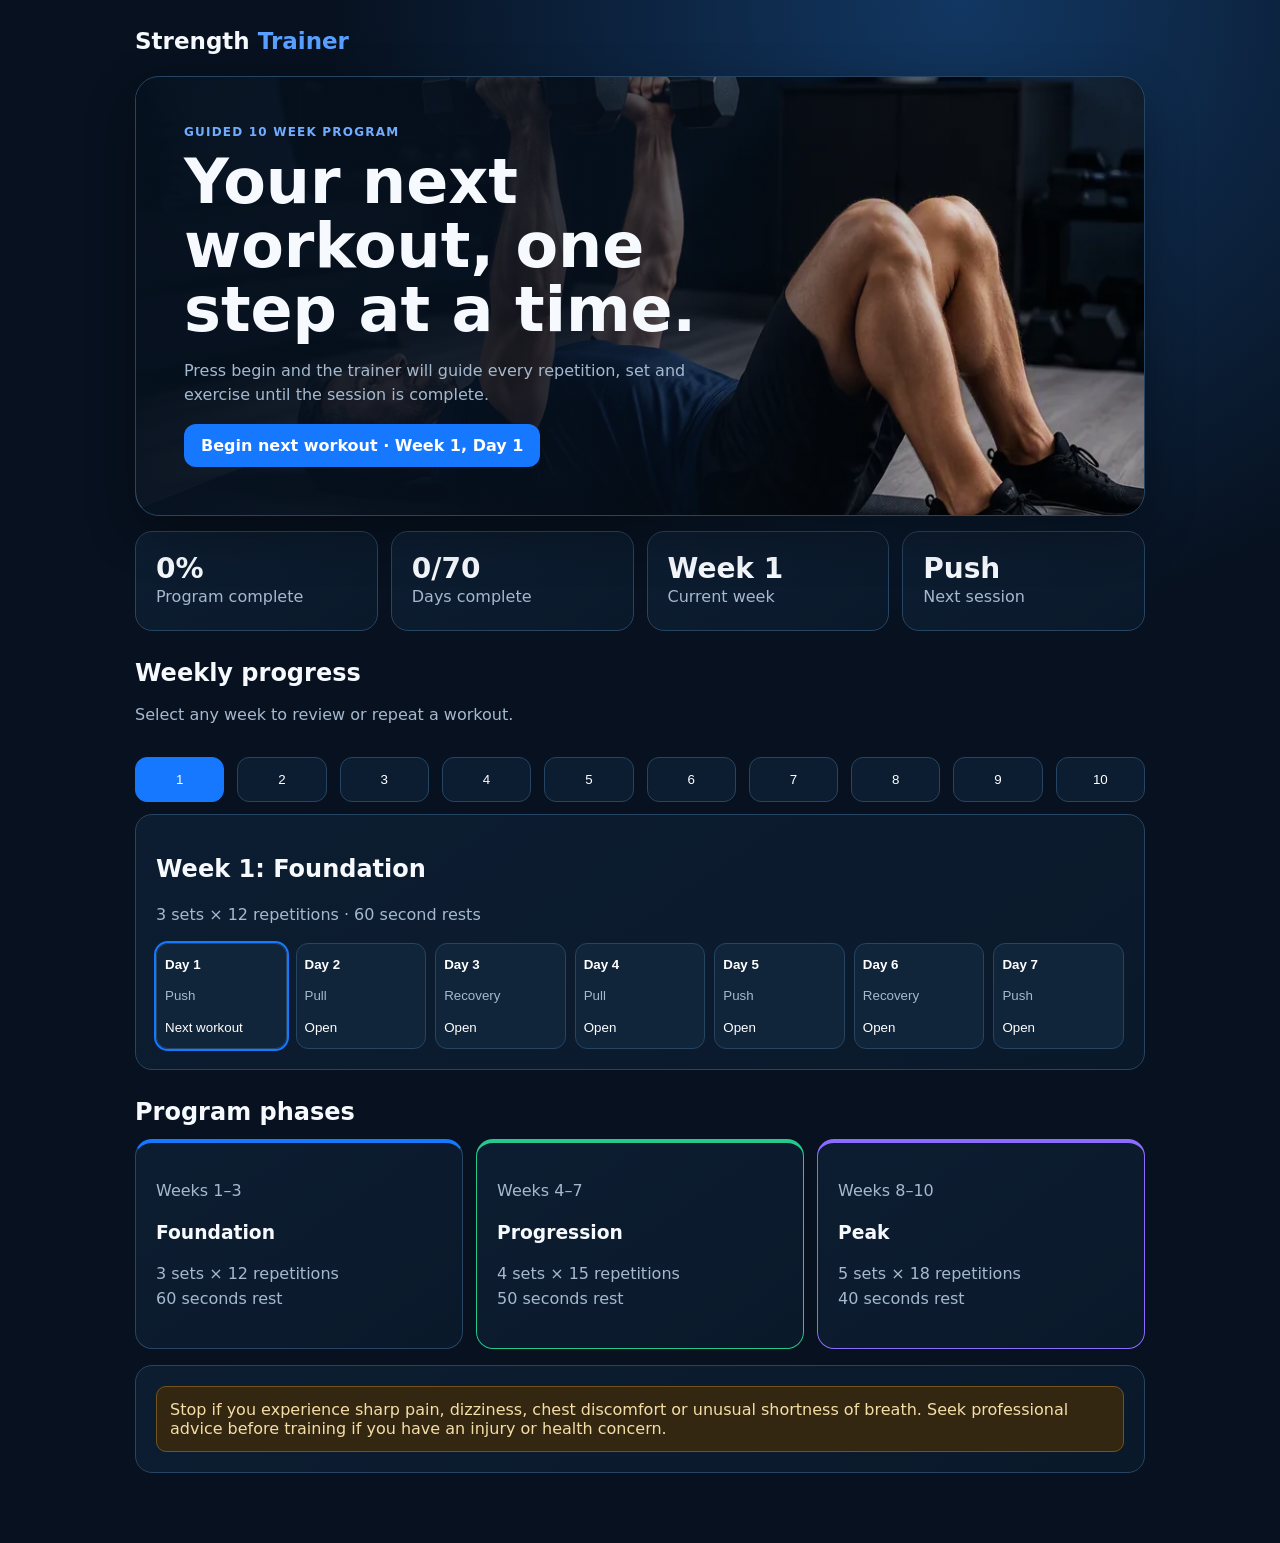
==== index.html @ 8eee90fa "Add files via upload" ====
<!doctype html><html lang="en-AU"><head><meta charset="utf-8"><meta name="viewport" content="width=device-width,initial-scale=1,viewport-fit=cover"><meta name="theme-color" content="#1677ff"><link rel="manifest" href="manifest.json"><link rel="apple-touch-icon" href="icon-192.png"><title>Strength Trainer</title><style>
:root{--bg:#07111f;--panel:#0d1d31;--panel2:#122a45;--line:#254562;--muted:#a5b9ce;--blue:#1677ff;--green:#25c98b;--purple:#8b6cff;--orange:#ff9533}*{box-sizing:border-box}body{margin:0;color:#f6f9fd;background:radial-gradient(circle at 75% 0,#123762 0,#07111f 35%);font-family:Inter,system-ui,-apple-system,Segoe UI,sans-serif;min-height:100vh}.wrap{max-width:1050px;margin:auto;padding:20px 20px 70px}.header{display:flex;justify-content:space-between;align-items:center;padding:8px 0 22px}.brand{font-size:23px;font-weight:850}.brand span{color:#58a0ff}.header button,.btn{border:0;border-radius:12px;background:#173652;color:white;padding:12px 17px;font:inherit;font-weight:750;cursor:pointer}.btn.primary{background:var(--blue)}.btn.green{background:var(--green);color:#042218}.view{display:none}.view.active{display:block}.hero{position:relative;min-height:390px;border:1px solid var(--line);border-radius:24px;overflow:hidden;background:url('images/floor-press.webp') center/cover;box-shadow:0 18px 50px #0005}.hero:after{content:'';position:absolute;inset:0;background:linear-gradient(90deg,#06111ff4 0,#06111fce 43%,#06111f1c 80%)}.heroText{position:relative;z-index:1;padding:48px;max-width:620px}.eyebrow{color:#70adff;font-weight:800;letter-spacing:.1em;font-size:12px}.hero h1{font-size:clamp(36px,7vw,62px);line-height:1.03;margin:11px 0 17px}.muted,p{color:var(--muted);line-height:1.55}.stats,.weeks,.phases{display:grid;gap:13px}.stats{grid-template-columns:repeat(4,1fr);margin:15px 0}.card{background:linear-gradient(145deg,var(--panel),#0a192a);border:1px solid var(--line);border-radius:17px;padding:20px}.stat b{font-size:28px;display:block}.sectionHead{display:flex;justify-content:space-between;align-items:end;margin:28px 0 13px}.sectionHead h2{margin:0}.weeks{grid-template-columns:repeat(10,1fr)}.weekBtn{background:var(--panel);color:white;border:1px solid var(--line);border-radius:12px;padding:14px 5px;cursor:pointer}.weekBtn.active{background:var(--blue);border-color:var(--blue)}.weekBtn.done{box-shadow:inset 0 -4px var(--green)}.weekPanel{margin-top:12px}.days{display:grid;grid-template-columns:repeat(7,1fr);gap:9px}.day{background:#10243a;color:white;border:1px solid var(--line);border-radius:12px;padding:13px 8px;min-height:93px;cursor:pointer;text-align:left}.day.done{border-color:var(--green);background:#0c312a}.day.next{outline:2px solid var(--blue)}.phases{grid-template-columns:repeat(3,1fr)}.phase{border-top:4px solid var(--blue)}.phase:nth-child(2){border-color:var(--green)}.phase:nth-child(3){border-color:var(--purple)}.progressbar{height:10px;border-radius:10px;background:#06101c;overflow:hidden}.progressbar i{height:100%;display:block;background:linear-gradient(90deg,var(--blue),var(--green))}.screen{max-width:790px;margin:auto}.workTop{display:flex;justify-content:space-between;align-items:center;margin-bottom:12px}.visual{position:relative;border-radius:22px;overflow:hidden;border:1px solid var(--line);background:#0c1a2c}.visual img{width:100%;height:min(50vh,430px);object-fit:cover;display:block}.visualLabel{position:absolute;left:16px;bottom:16px;background:#06111fd9;border:1px solid #ffffff2b;border-radius:12px;padding:10px 13px}.stepCard{text-align:center;margin-top:13px}.rep{font-size:clamp(70px,18vw,130px);font-weight:900;line-height:1;color:white;margin:10px}.repLabel{color:#6eafff;font-weight:800;text-transform:uppercase;letter-spacing:.12em}.action{width:100%;padding:18px;font-size:20px;margin-top:13px}.subactions{display:flex;justify-content:space-between;gap:10px;margin-top:10px}.subactions button{flex:1}.dots{display:flex;gap:5px;justify-content:center;flex-wrap:wrap;margin:16px 0}.dot{width:9px;height:9px;border-radius:50%;background:#34506b}.dot.done{background:var(--green)}.dot.now{background:var(--blue);transform:scale(1.5)}.rest{font-size:clamp(70px,18vw,125px);font-weight:900;margin:20px;text-align:center}.complete{text-align:center;padding:45px 20px}.completeMark{font-size:75px}.exercisePreview{display:grid;grid-template-columns:110px 1fr;gap:14px;align-items:center;margin-top:10px}.exercisePreview img{width:110px;height:78px;object-fit:cover;border-radius:10px}.notice{background:#332711;border:1px solid #74531a;color:#f5dda6;padding:13px;border-radius:10px}@media(max-width:760px){.wrap{padding:12px 12px 55px}.header{padding-bottom:12px}.hero{min-height:520px;background-position:62% center}.heroText{padding:30px 24px}.stats{grid-template-columns:repeat(2,1fr)}.weeks{grid-template-columns:repeat(5,1fr)}.days{grid-template-columns:repeat(2,1fr)}.phases{grid-template-columns:1fr}.visual img{height:38vh;min-height:270px}.exercisePreview{grid-template-columns:90px 1fr}.exercisePreview img{width:90px}.workTop h2{font-size:18px}.hideMobile{display:none}}
</style></head><body><div class="wrap"><header class="header"><div class="brand">Strength <span>Trainer</span></div><button id="homeBtn" onclick="returnHome()" style="display:none">Exit workout</button></header><main><section id="home" class="view active"></section><section id="runner" class="view"><div class="screen" id="run"></div></section></main></div><script>
const E={push:[{id:'floor-press',n:'Dumbbell Floor Press',g:'Chest and triceps',how:'Lie on your back with knees bent. Press both dumbbells above your chest, then lower until your upper arms gently touch the floor.'},{id:'shoulder-press',n:'Standing Shoulder Press',g:'Shoulders and triceps',how:'Brace your core and press both dumbbells overhead. Lower under control without leaning backwards.'},{id:'chest-fly',n:'Dumbbell Chest Fly',g:'Chest',how:'Lie on your back with soft elbows. Open your arms slowly, then bring the dumbbells together above your chest.'},{id:'lateral-raise',n:'Lateral Raise',g:'Side shoulders',how:'Stand tall and raise the dumbbells out to the sides until near shoulder height. Lower slowly.'},{id:'triceps-extension',n:'Overhead Triceps Extension',g:'Triceps',how:'Hold one dumbbell overhead. Lower it behind your head by bending your elbows, then straighten your arms.'},{id:'wall-pushup',n:'Incline Wall Push Up',g:'Chest, shoulders and triceps',how:'Place your hands on a wall and keep a straight body line. Lower your chest towards the wall, then press away.'}],pull:[{id:'one-arm-row',n:'One Arm Dumbbell Row',g:'Back and biceps',how:'Support one hand on a sturdy chair. Pull the dumbbell towards your hip, pause, then lower slowly.'},{id:'pullover',n:'Dumbbell Pullover',g:'Chest, back and core',how:'Lie on your back. Lower one dumbbell behind your head within a comfortable range, then return above your chest.'},{id:'reverse-fly',n:'Reverse Fly',g:'Rear shoulders and upper back',how:'Hinge at your hips with a neutral back. Open your arms out wide, then lower slowly.'},{id:'biceps-curl',n:'Dumbbell Biceps Curl',g:'Biceps',how:'Keep your elbows close to your sides. Curl the dumbbells towards your shoulders and lower fully.'},{id:'hammer-curl',n:'Hammer Curl',g:'Biceps and forearms',how:'Keep your palms facing inward. Curl the dumbbells while keeping your elbows still.'},{id:'rear-delt-row',n:'Rear Delt Row',g:'Rear shoulders and upper back',how:'Hinge forward and pull your elbows out wide. Pause briefly, then lower with control.'}]};
const PH=[{n:'Foundation',range:'Weeks 1–3',sets:3,reps:12,rest:60},{n:'Progression',range:'Weeks 4–7',sets:4,reps:15,rest:50},{n:'Peak',range:'Weeks 8–10',sets:5,reps:18,rest:40}];let S=JSON.parse(localStorage.getItem('strengthGuidedV6')||'{"days":{},"work":null,"week":1}');let timer=null;const save=()=>localStorage.setItem('strengthGuidedV6',JSON.stringify(S));const ph=w=>w<=3?PH[0]:w<=7?PH[1]:PH[2];const type=d=>d===3||d===6?'Recovery':d%2?'Push':'Pull';const dk=(w,d)=>`${w}-${d}`;function isDone(w,d){return !!S.days[dk(w,d)]}function next(){for(let w=1;w<=10;w++)for(let d=1;d<=7;d++)if(!isDone(w,d))return [w,d];return null}function totals(){let d=Object.values(S.days).filter(Boolean).length;return [d,Math.round(d/70*100)]}
function renderHome(){let [days,pc]=totals(),n=next(),sel=S.week||1,p=ph(sel);homeView.innerHTML=`<div class="hero"><div class="heroText"><div class="eyebrow">GUIDED 10 WEEK PROGRAM</div><h1>Your next workout, one step at a time.</h1><p>Press begin and the trainer will guide every repetition, set and exercise until the session is complete.</p><button class="btn primary" onclick="${n?`begin(${n[0]},${n[1]})`:`alert('Program complete')`}">${n?`Begin next workout · Week ${n[0]}, Day ${n[1]}`:'Program complete'}</button></div></div><div class="stats"><div class="card stat"><b>${pc}%</b><span class="muted">Program complete</span></div><div class="card stat"><b>${days}/70</b><span class="muted">Days complete</span></div><div class="card stat"><b>${n?'Week '+n[0]:'10'}</b><span class="muted">Current week</span></div><div class="card stat"><b>${n?type(n[1]):'Done'}</b><span class="muted">Next session</span></div></div><div class="sectionHead"><div><h2>Weekly progress</h2><p>Select any week to review or repeat a workout.</p></div></div><div class="weeks">${Array.from({length:10},(_,i)=>{let w=i+1,done=Array.from({length:7},(_,j)=>isDone(w,j+1)).every(Boolean);return `<button class="weekBtn ${w===sel?'active':''} ${done?'done':''}" onclick="S.week=${w};save();renderHome()">${w}</button>`}).join('')}</div><div class="card weekPanel"><h2>Week ${sel}: ${p.n}</h2><p>${p.sets} sets × ${p.reps} repetitions · ${p.rest} second rests</p><div class="days">${Array.from({length:7},(_,i)=>{let d=i+1,t=type(d),isn=n&&n[0]===sel&&n[1]===d;return `<button class="day ${isDone(sel,d)?'done':''} ${isn?'next':''}" onclick="begin(${sel},${d})"><b>Day ${d}</b><p>${t}</p><span>${isDone(sel,d)?'✓ Complete':isn?'Next workout':'Open'}</span></button>`}).join('')}</div></div><div class="sectionHead"><h2>Program phases</h2></div><div class="phases">${PH.map(x=>`<div class="card phase"><p>${x.range}</p><h3>${x.n}</h3><p>${x.sets} sets × ${x.reps} repetitions<br>${x.rest} seconds rest</p></div>`).join('')}</div><div class="card" style="margin-top:16px"><div class="notice">Stop if you experience sharp pain, dizziness, chest discomfort or unusual shortness of breath. Seek professional advice before training if you have an injury or health concern.</div></div>`}
function begin(w,d){clearInterval(timer);let t=type(d);if(t==='Recovery'){S.work={w,d,stage:'recovery'};save()}else{S.work={w,d,stage:'exercise',ex:0,set:1,rep:1};save()}showRunner()}const homeView=document.getElementById('home'),runnerView=document.getElementById('runner'),runView=document.getElementById('run'),homeButton=document.getElementById('homeBtn');function showRunner(){homeView.classList.remove('active');runnerView.classList.add('active');homeButton.style.display='block';draw()}function returnHome(){clearInterval(timer);runnerView.classList.remove('active');homeView.classList.add('active');homeButton.style.display='none';renderHome()}
function draw(){let q=S.work,w=q.w,d=q.d,p=ph(w),t=type(d),arr=t==='Push'?E.push:E.pull;if(q.stage==='recovery'){runView.innerHTML=`<div class="complete"><div class="completeMark">☀</div><h1>Recovery day</h1><p>Take an easy walk and complete gentle shoulder mobility. Prioritise hydration and sleep.</p><button class="btn green action" onclick="finishDay()">Mark recovery complete</button></div>`;return}if(q.stage==='rest')return drawRest();if(q.stage==='complete'){runView.innerHTML=`<div class="complete"><div class="completeMark">✓</div><h1>Workout complete</h1><p>Week ${w}, Day ${d} is complete. Great work following every repetition and set.</p><button class="btn green action" onclick="finishDay()">Save and return to overview</button></div>`;return}let e=arr[q.ex],total=arr.length*p.sets,done=(q.ex*p.sets)+(q.set-1),pct=Math.round(done/total*100);runView.innerHTML=`<div class="workTop"><div><span class="eyebrow">WEEK ${w} · DAY ${d} · ${t.toUpperCase()}</span><h2>${e.n}</h2></div><b>${q.ex+1}/${arr.length}</b></div><div class="progressbar"><i style="width:${pct}%"></i></div><div class="dots">${arr.map((_,i)=>`<i class="dot ${i<q.ex?'done':i===q.ex?'now':''}"></i>`).join('')}</div><div class="visual"><img src="images/${e.id}.webp" alt="Demonstration of ${e.n}"><div class="visualLabel"><b>${e.g}</b></div></div><div class="card stepCard"><div class="repLabel">Set ${q.set} of ${p.sets}</div><div class="rep">${p.reps}</div><p class="repLabel">repetitions</p><p>${e.how}</p><button class="btn primary action" onclick="doneSet()">Done · complete set</button><div class="subactions"><button class="btn" onclick="backStep()">Previous</button><button class="btn" onclick="skipExercise()">Skip exercise</button></div></div>`}
function doneSet(){let q=S.work,p=ph(q.w),arr=type(q.d)==='Push'?E.push:E.pull;if(q.set<p.sets){q.stage='rest';q.remaining=p.rest;q.nextSet=q.set+1}else if(q.ex<arr.length-1){q.stage='rest';q.remaining=p.rest;q.nextExercise=q.ex+1}else q.stage='complete';save();draw()}function backStep(){let q=S.work,p=ph(q.w);if(q.set>1){q.set--}else if(q.ex>0){q.ex--;q.set=p.sets}save();draw()}function skipExercise(){let q=S.work,arr=type(q.d)==='Push'?E.push:E.pull;if(q.ex<arr.length-1){q.ex++;q.set=1;q.rep=1}else q.stage='complete';save();draw()}
function drawRest(){clearInterval(timer);let q=S.work;runView.innerHTML=`<div class="card complete"><div class="eyebrow">REST</div><div class="rest" id="count">${q.remaining}</div><p>Take a breath. The next step will open automatically.</p><button class="btn primary" onclick="endRest()">Skip rest</button></div>`;timer=setInterval(()=>{q.remaining--;save();let c=document.getElementById('count');if(c)c.textContent=q.remaining;if(q.remaining<=0){clearInterval(timer);endRest()}},1000)}function endRest(){clearInterval(timer);let q=S.work;q.stage='exercise';if(q.nextExercise!==undefined){q.ex=q.nextExercise;q.set=1;q.rep=1;delete q.nextExercise}else{q.set=q.nextSet;q.rep=1;delete q.nextSet}delete q.remaining;save();draw()}function finishDay(){let q=S.work;S.days[dk(q.w,q.d)]=true;S.week=q.w;S.work=null;save();returnHome()}renderHome();if(S.work)showRunner();if('serviceWorker'in navigator)addEventListener('load',()=>navigator.serviceWorker.register('./sw.js'));
</script></body></html>
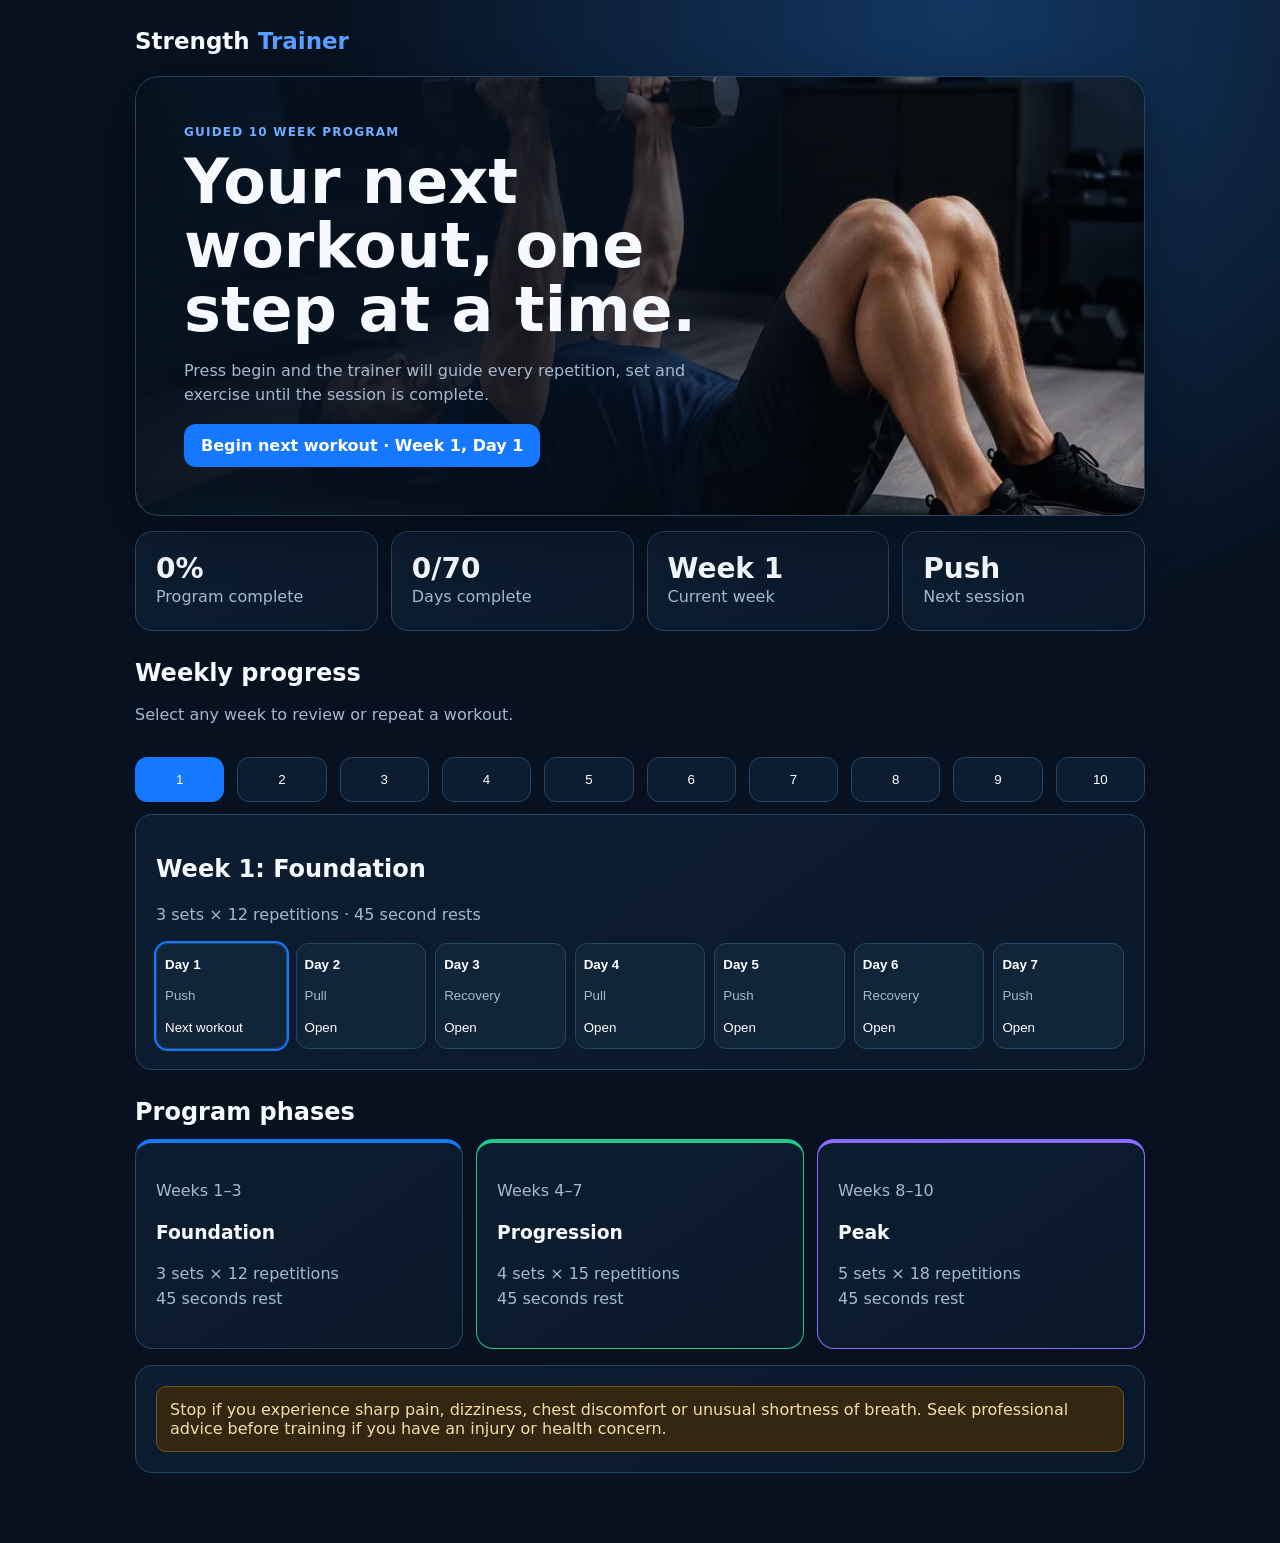
==== commit 57ae46bc: "Add files via upload" ====
--- a/index.html
+++ b/index.html
@@ -1,11 +1,11 @@
 <!doctype html><html lang="en-AU"><head><meta charset="utf-8"><meta name="viewport" content="width=device-width,initial-scale=1,viewport-fit=cover"><meta name="theme-color" content="#1677ff"><link rel="manifest" href="manifest.json"><link rel="apple-touch-icon" href="icon-192.png"><title>Strength Trainer</title><style>
-:root{--bg:#07111f;--panel:#0d1d31;--panel2:#122a45;--line:#254562;--muted:#a5b9ce;--blue:#1677ff;--green:#25c98b;--purple:#8b6cff;--orange:#ff9533}*{box-sizing:border-box}body{margin:0;color:#f6f9fd;background:radial-gradient(circle at 75% 0,#123762 0,#07111f 35%);font-family:Inter,system-ui,-apple-system,Segoe UI,sans-serif;min-height:100vh}.wrap{max-width:1050px;margin:auto;padding:20px 20px 70px}.header{display:flex;justify-content:space-between;align-items:center;padding:8px 0 22px}.brand{font-size:23px;font-weight:850}.brand span{color:#58a0ff}.header button,.btn{border:0;border-radius:12px;background:#173652;color:white;padding:12px 17px;font:inherit;font-weight:750;cursor:pointer}.btn.primary{background:var(--blue)}.btn.green{background:var(--green);color:#042218}.view{display:none}.view.active{display:block}.hero{position:relative;min-height:390px;border:1px solid var(--line);border-radius:24px;overflow:hidden;background:url('images/floor-press.webp') center/cover;box-shadow:0 18px 50px #0005}.hero:after{content:'';position:absolute;inset:0;background:linear-gradient(90deg,#06111ff4 0,#06111fce 43%,#06111f1c 80%)}.heroText{position:relative;z-index:1;padding:48px;max-width:620px}.eyebrow{color:#70adff;font-weight:800;letter-spacing:.1em;font-size:12px}.hero h1{font-size:clamp(36px,7vw,62px);line-height:1.03;margin:11px 0 17px}.muted,p{color:var(--muted);line-height:1.55}.stats,.weeks,.phases{display:grid;gap:13px}.stats{grid-template-columns:repeat(4,1fr);margin:15px 0}.card{background:linear-gradient(145deg,var(--panel),#0a192a);border:1px solid var(--line);border-radius:17px;padding:20px}.stat b{font-size:28px;display:block}.sectionHead{display:flex;justify-content:space-between;align-items:end;margin:28px 0 13px}.sectionHead h2{margin:0}.weeks{grid-template-columns:repeat(10,1fr)}.weekBtn{background:var(--panel);color:white;border:1px solid var(--line);border-radius:12px;padding:14px 5px;cursor:pointer}.weekBtn.active{background:var(--blue);border-color:var(--blue)}.weekBtn.done{box-shadow:inset 0 -4px var(--green)}.weekPanel{margin-top:12px}.days{display:grid;grid-template-columns:repeat(7,1fr);gap:9px}.day{background:#10243a;color:white;border:1px solid var(--line);border-radius:12px;padding:13px 8px;min-height:93px;cursor:pointer;text-align:left}.day.done{border-color:var(--green);background:#0c312a}.day.next{outline:2px solid var(--blue)}.phases{grid-template-columns:repeat(3,1fr)}.phase{border-top:4px solid var(--blue)}.phase:nth-child(2){border-color:var(--green)}.phase:nth-child(3){border-color:var(--purple)}.progressbar{height:10px;border-radius:10px;background:#06101c;overflow:hidden}.progressbar i{height:100%;display:block;background:linear-gradient(90deg,var(--blue),var(--green))}.screen{max-width:790px;margin:auto}.workTop{display:flex;justify-content:space-between;align-items:center;margin-bottom:12px}.visual{position:relative;border-radius:22px;overflow:hidden;border:1px solid var(--line);background:#0c1a2c}.visual img{width:100%;height:min(50vh,430px);object-fit:cover;display:block}.visualLabel{position:absolute;left:16px;bottom:16px;background:#06111fd9;border:1px solid #ffffff2b;border-radius:12px;padding:10px 13px}.stepCard{text-align:center;margin-top:13px}.rep{font-size:clamp(70px,18vw,130px);font-weight:900;line-height:1;color:white;margin:10px}.repLabel{color:#6eafff;font-weight:800;text-transform:uppercase;letter-spacing:.12em}.action{width:100%;padding:18px;font-size:20px;margin-top:13px}.subactions{display:flex;justify-content:space-between;gap:10px;margin-top:10px}.subactions button{flex:1}.dots{display:flex;gap:5px;justify-content:center;flex-wrap:wrap;margin:16px 0}.dot{width:9px;height:9px;border-radius:50%;background:#34506b}.dot.done{background:var(--green)}.dot.now{background:var(--blue);transform:scale(1.5)}.rest{font-size:clamp(70px,18vw,125px);font-weight:900;margin:20px;text-align:center}.complete{text-align:center;padding:45px 20px}.completeMark{font-size:75px}.exercisePreview{display:grid;grid-template-columns:110px 1fr;gap:14px;align-items:center;margin-top:10px}.exercisePreview img{width:110px;height:78px;object-fit:cover;border-radius:10px}.notice{background:#332711;border:1px solid #74531a;color:#f5dda6;padding:13px;border-radius:10px}@media(max-width:760px){.wrap{padding:12px 12px 55px}.header{padding-bottom:12px}.hero{min-height:520px;background-position:62% center}.heroText{padding:30px 24px}.stats{grid-template-columns:repeat(2,1fr)}.weeks{grid-template-columns:repeat(5,1fr)}.days{grid-template-columns:repeat(2,1fr)}.phases{grid-template-columns:1fr}.visual img{height:38vh;min-height:270px}.exercisePreview{grid-template-columns:90px 1fr}.exercisePreview img{width:90px}.workTop h2{font-size:18px}.hideMobile{display:none}}
+:root{--bg:#07111f;--panel:#0d1d31;--panel2:#122a45;--line:#254562;--muted:#a5b9ce;--blue:#1677ff;--green:#25c98b;--purple:#8b6cff;--orange:#ff9533}*{box-sizing:border-box}body{margin:0;color:#f6f9fd;background:radial-gradient(circle at 75% 0,#123762 0,#07111f 35%);font-family:Inter,system-ui,-apple-system,Segoe UI,sans-serif;min-height:100vh}.wrap{max-width:1050px;margin:auto;padding:20px 20px 70px}.header{display:flex;justify-content:space-between;align-items:center;padding:8px 0 22px}.brand{font-size:23px;font-weight:850}.brand span{color:#58a0ff}.header button,.btn{border:0;border-radius:12px;background:#173652;color:white;padding:12px 17px;font:inherit;font-weight:750;cursor:pointer}.btn.primary{background:var(--blue)}.btn.green{background:var(--green);color:#042218}.view{display:none}.view.active{display:block}.hero{position:relative;min-height:390px;border:1px solid var(--line);border-radius:24px;overflow:hidden;background:url('images/floor-press.webp') center/cover;box-shadow:0 18px 50px #0005}.hero:after{content:'';position:absolute;inset:0;background:linear-gradient(90deg,#06111ff4 0,#06111fce 43%,#06111f1c 80%)}.heroText{position:relative;z-index:1;padding:48px;max-width:620px}.eyebrow{color:#70adff;font-weight:800;letter-spacing:.1em;font-size:12px}.hero h1{font-size:clamp(36px,7vw,62px);line-height:1.03;margin:11px 0 17px}.muted,p{color:var(--muted);line-height:1.55}.stats,.weeks,.phases{display:grid;gap:13px}.stats{grid-template-columns:repeat(4,1fr);margin:15px 0}.card{background:linear-gradient(145deg,var(--panel),#0a192a);border:1px solid var(--line);border-radius:17px;padding:20px}.stat b{font-size:28px;display:block}.sectionHead{display:flex;justify-content:space-between;align-items:end;margin:28px 0 13px}.sectionHead h2{margin:0}.weeks{grid-template-columns:repeat(10,1fr)}.weekBtn{background:var(--panel);color:white;border:1px solid var(--line);border-radius:12px;padding:14px 5px;cursor:pointer}.weekBtn.active{background:var(--blue);border-color:var(--blue)}.weekBtn.done{box-shadow:inset 0 -4px var(--green)}.weekPanel{margin-top:12px}.days{display:grid;grid-template-columns:repeat(7,1fr);gap:9px}.day{background:#10243a;color:white;border:1px solid var(--line);border-radius:12px;padding:13px 8px;min-height:93px;cursor:pointer;text-align:left}.day.done{border-color:var(--green);background:#0c312a}.day.next{outline:2px solid var(--blue)}.phases{grid-template-columns:repeat(3,1fr)}.phase{border-top:4px solid var(--blue)}.phase:nth-child(2){border-color:var(--green)}.phase:nth-child(3){border-color:var(--purple)}.progressbar{height:10px;border-radius:10px;background:#06101c;overflow:hidden}.progressbar i{height:100%;display:block;background:linear-gradient(90deg,var(--blue),var(--green))}.screen{max-width:790px;margin:auto}.workTop{display:flex;justify-content:space-between;align-items:center;margin-bottom:12px}.visual{position:relative;border-radius:22px;overflow:hidden;border:1px solid var(--line);background:#0c1a2c}.visual img{width:100%;height:min(50vh,430px);object-fit:cover;display:block}.visualLabel{position:absolute;left:16px;bottom:16px;background:#06111fd9;border:1px solid #ffffff2b;border-radius:12px;padding:10px 13px}.stepCard{text-align:center;margin-top:13px}.rep{font-size:clamp(70px,18vw,130px);font-weight:900;line-height:1;color:white;margin:10px}.repLabel{color:#6eafff;font-weight:800;text-transform:uppercase;letter-spacing:.12em}.action{width:100%;padding:18px;font-size:20px;margin-top:13px}.subactions{display:flex;justify-content:space-between;gap:10px;margin-top:10px}.subactions button{flex:1}.dots{display:flex;gap:5px;justify-content:center;flex-wrap:wrap;margin:16px 0}.dot{width:9px;height:9px;border-radius:50%;background:#34506b}.dot.done{background:var(--green)}.dot.now{background:var(--blue);transform:scale(1.5)}.rest{font-size:clamp(70px,18vw,125px);font-weight:900;margin:20px;text-align:center}.complete{text-align:center;padding:45px 20px}.completeMark{font-size:75px}.exercisePreview{display:grid;grid-template-columns:110px 1fr;gap:14px;align-items:center;margin-top:10px}.exercisePreview img{width:110px;height:78px;object-fit:cover;border-radius:10px}.notice{background:#332711;border:1px solid #74531a;color:#f5dda6;padding:13px;border-radius:10px}.restOverlay{position:fixed;inset:0;background:#020812d9;backdrop-filter:blur(7px);z-index:50;display:grid;place-items:center;padding:20px}.restOverlayBox{width:min(420px,100%);background:linear-gradient(145deg,#102a47,#091827);border:1px solid #31577a;border-radius:23px;padding:30px;text-align:center;box-shadow:0 25px 80px #000a}.restOverlay .rest{margin:14px 0}.restOverlay .btn{width:100%;margin-top:10px} @media(max-width:760px){.wrap{padding:12px 12px 55px}.header{padding-bottom:12px}.hero{min-height:520px;background-position:62% center}.heroText{padding:30px 24px}.stats{grid-template-columns:repeat(2,1fr)}.weeks{grid-template-columns:repeat(5,1fr)}.days{grid-template-columns:repeat(2,1fr)}.phases{grid-template-columns:1fr}.visual img{height:38vh;min-height:270px}.exercisePreview{grid-template-columns:90px 1fr}.exercisePreview img{width:90px}.workTop h2{font-size:18px}.hideMobile{display:none}}
 </style></head><body><div class="wrap"><header class="header"><div class="brand">Strength <span>Trainer</span></div><button id="homeBtn" onclick="returnHome()" style="display:none">Exit workout</button></header><main><section id="home" class="view active"></section><section id="runner" class="view"><div class="screen" id="run"></div></section></main></div><script>
 const E={push:[{id:'floor-press',n:'Dumbbell Floor Press',g:'Chest and triceps',how:'Lie on your back with knees bent. Press both dumbbells above your chest, then lower until your upper arms gently touch the floor.'},{id:'shoulder-press',n:'Standing Shoulder Press',g:'Shoulders and triceps',how:'Brace your core and press both dumbbells overhead. Lower under control without leaning backwards.'},{id:'chest-fly',n:'Dumbbell Chest Fly',g:'Chest',how:'Lie on your back with soft elbows. Open your arms slowly, then bring the dumbbells together above your chest.'},{id:'lateral-raise',n:'Lateral Raise',g:'Side shoulders',how:'Stand tall and raise the dumbbells out to the sides until near shoulder height. Lower slowly.'},{id:'triceps-extension',n:'Overhead Triceps Extension',g:'Triceps',how:'Hold one dumbbell overhead. Lower it behind your head by bending your elbows, then straighten your arms.'},{id:'wall-pushup',n:'Incline Wall Push Up',g:'Chest, shoulders and triceps',how:'Place your hands on a wall and keep a straight body line. Lower your chest towards the wall, then press away.'}],pull:[{id:'one-arm-row',n:'One Arm Dumbbell Row',g:'Back and biceps',how:'Support one hand on a sturdy chair. Pull the dumbbell towards your hip, pause, then lower slowly.'},{id:'pullover',n:'Dumbbell Pullover',g:'Chest, back and core',how:'Lie on your back. Lower one dumbbell behind your head within a comfortable range, then return above your chest.'},{id:'reverse-fly',n:'Reverse Fly',g:'Rear shoulders and upper back',how:'Hinge at your hips with a neutral back. Open your arms out wide, then lower slowly.'},{id:'biceps-curl',n:'Dumbbell Biceps Curl',g:'Biceps',how:'Keep your elbows close to your sides. Curl the dumbbells towards your shoulders and lower fully.'},{id:'hammer-curl',n:'Hammer Curl',g:'Biceps and forearms',how:'Keep your palms facing inward. Curl the dumbbells while keeping your elbows still.'},{id:'rear-delt-row',n:'Rear Delt Row',g:'Rear shoulders and upper back',how:'Hinge forward and pull your elbows out wide. Pause briefly, then lower with control.'}]};
-const PH=[{n:'Foundation',range:'Weeks 1–3',sets:3,reps:12,rest:60},{n:'Progression',range:'Weeks 4–7',sets:4,reps:15,rest:50},{n:'Peak',range:'Weeks 8–10',sets:5,reps:18,rest:40}];let S=JSON.parse(localStorage.getItem('strengthGuidedV6')||'{"days":{},"work":null,"week":1}');let timer=null;const save=()=>localStorage.setItem('strengthGuidedV6',JSON.stringify(S));const ph=w=>w<=3?PH[0]:w<=7?PH[1]:PH[2];const type=d=>d===3||d===6?'Recovery':d%2?'Push':'Pull';const dk=(w,d)=>`${w}-${d}`;function isDone(w,d){return !!S.days[dk(w,d)]}function next(){for(let w=1;w<=10;w++)for(let d=1;d<=7;d++)if(!isDone(w,d))return [w,d];return null}function totals(){let d=Object.values(S.days).filter(Boolean).length;return [d,Math.round(d/70*100)]}
+const PH=[{n:'Foundation',range:'Weeks 1–3',sets:3,reps:12,rest:45},{n:'Progression',range:'Weeks 4–7',sets:4,reps:15,rest:45},{n:'Peak',range:'Weeks 8–10',sets:5,reps:18,rest:45}];let S=JSON.parse(localStorage.getItem('strengthGuidedV7')||'{"days":{},"work":null,"week":1}');let timer=null;const save=()=>localStorage.setItem('strengthGuidedV7',JSON.stringify(S));const ph=w=>w<=3?PH[0]:w<=7?PH[1]:PH[2];const type=d=>d===3||d===6?'Recovery':d%2?'Push':'Pull';const dk=(w,d)=>`${w}-${d}`;function isDone(w,d){return !!S.days[dk(w,d)]}function next(){for(let w=1;w<=10;w++)for(let d=1;d<=7;d++)if(!isDone(w,d))return [w,d];return null}function totals(){let d=Object.values(S.days).filter(Boolean).length;return [d,Math.round(d/70*100)]}
 function renderHome(){let [days,pc]=totals(),n=next(),sel=S.week||1,p=ph(sel);homeView.innerHTML=`<div class="hero"><div class="heroText"><div class="eyebrow">GUIDED 10 WEEK PROGRAM</div><h1>Your next workout, one step at a time.</h1><p>Press begin and the trainer will guide every repetition, set and exercise until the session is complete.</p><button class="btn primary" onclick="${n?`begin(${n[0]},${n[1]})`:`alert('Program complete')`}">${n?`Begin next workout · Week ${n[0]}, Day ${n[1]}`:'Program complete'}</button></div></div><div class="stats"><div class="card stat"><b>${pc}%</b><span class="muted">Program complete</span></div><div class="card stat"><b>${days}/70</b><span class="muted">Days complete</span></div><div class="card stat"><b>${n?'Week '+n[0]:'10'}</b><span class="muted">Current week</span></div><div class="card stat"><b>${n?type(n[1]):'Done'}</b><span class="muted">Next session</span></div></div><div class="sectionHead"><div><h2>Weekly progress</h2><p>Select any week to review or repeat a workout.</p></div></div><div class="weeks">${Array.from({length:10},(_,i)=>{let w=i+1,done=Array.from({length:7},(_,j)=>isDone(w,j+1)).every(Boolean);return `<button class="weekBtn ${w===sel?'active':''} ${done?'done':''}" onclick="S.week=${w};save();renderHome()">${w}</button>`}).join('')}</div><div class="card weekPanel"><h2>Week ${sel}: ${p.n}</h2><p>${p.sets} sets × ${p.reps} repetitions · ${p.rest} second rests</p><div class="days">${Array.from({length:7},(_,i)=>{let d=i+1,t=type(d),isn=n&&n[0]===sel&&n[1]===d;return `<button class="day ${isDone(sel,d)?'done':''} ${isn?'next':''}" onclick="begin(${sel},${d})"><b>Day ${d}</b><p>${t}</p><span>${isDone(sel,d)?'✓ Complete':isn?'Next workout':'Open'}</span></button>`}).join('')}</div></div><div class="sectionHead"><h2>Program phases</h2></div><div class="phases">${PH.map(x=>`<div class="card phase"><p>${x.range}</p><h3>${x.n}</h3><p>${x.sets} sets × ${x.reps} repetitions<br>${x.rest} seconds rest</p></div>`).join('')}</div><div class="card" style="margin-top:16px"><div class="notice">Stop if you experience sharp pain, dizziness, chest discomfort or unusual shortness of breath. Seek professional advice before training if you have an injury or health concern.</div></div>`}
-function begin(w,d){clearInterval(timer);let t=type(d);if(t==='Recovery'){S.work={w,d,stage:'recovery'};save()}else{S.work={w,d,stage:'exercise',ex:0,set:1,rep:1};save()}showRunner()}const homeView=document.getElementById('home'),runnerView=document.getElementById('runner'),runView=document.getElementById('run'),homeButton=document.getElementById('homeBtn');function showRunner(){homeView.classList.remove('active');runnerView.classList.add('active');homeButton.style.display='block';draw()}function returnHome(){clearInterval(timer);runnerView.classList.remove('active');homeView.classList.add('active');homeButton.style.display='none';renderHome()}
+function begin(w,d){clearInterval(timer);let t=type(d);if(t==='Recovery'){S.work={w,d,stage:'recovery'};save()}else{S.work={w,d,stage:'exercise',ex:0,set:1,rep:1};save()}showRunner()}const homeView=document.getElementById('home'),runnerView=document.getElementById('runner'),runView=document.getElementById('run'),homeButton=document.getElementById('homeBtn');function showRunner(){homeView.classList.remove('active');runnerView.classList.add('active');homeButton.style.display='block';draw()}function returnHome(){clearInterval(timer);let overlay=document.getElementById('restOverlay');if(overlay)overlay.remove();runnerView.classList.remove('active');homeView.classList.add('active');homeButton.style.display='none';renderHome()}
 function draw(){let q=S.work,w=q.w,d=q.d,p=ph(w),t=type(d),arr=t==='Push'?E.push:E.pull;if(q.stage==='recovery'){runView.innerHTML=`<div class="complete"><div class="completeMark">☀</div><h1>Recovery day</h1><p>Take an easy walk and complete gentle shoulder mobility. Prioritise hydration and sleep.</p><button class="btn green action" onclick="finishDay()">Mark recovery complete</button></div>`;return}if(q.stage==='rest')return drawRest();if(q.stage==='complete'){runView.innerHTML=`<div class="complete"><div class="completeMark">✓</div><h1>Workout complete</h1><p>Week ${w}, Day ${d} is complete. Great work following every repetition and set.</p><button class="btn green action" onclick="finishDay()">Save and return to overview</button></div>`;return}let e=arr[q.ex],total=arr.length*p.sets,done=(q.ex*p.sets)+(q.set-1),pct=Math.round(done/total*100);runView.innerHTML=`<div class="workTop"><div><span class="eyebrow">WEEK ${w} · DAY ${d} · ${t.toUpperCase()}</span><h2>${e.n}</h2></div><b>${q.ex+1}/${arr.length}</b></div><div class="progressbar"><i style="width:${pct}%"></i></div><div class="dots">${arr.map((_,i)=>`<i class="dot ${i<q.ex?'done':i===q.ex?'now':''}"></i>`).join('')}</div><div class="visual"><img src="images/${e.id}.webp" alt="Demonstration of ${e.n}"><div class="visualLabel"><b>${e.g}</b></div></div><div class="card stepCard"><div class="repLabel">Set ${q.set} of ${p.sets}</div><div class="rep">${p.reps}</div><p class="repLabel">repetitions</p><p>${e.how}</p><button class="btn primary action" onclick="doneSet()">Done · complete set</button><div class="subactions"><button class="btn" onclick="backStep()">Previous</button><button class="btn" onclick="skipExercise()">Skip exercise</button></div></div>`}
 function doneSet(){let q=S.work,p=ph(q.w),arr=type(q.d)==='Push'?E.push:E.pull;if(q.set<p.sets){q.stage='rest';q.remaining=p.rest;q.nextSet=q.set+1}else if(q.ex<arr.length-1){q.stage='rest';q.remaining=p.rest;q.nextExercise=q.ex+1}else q.stage='complete';save();draw()}function backStep(){let q=S.work,p=ph(q.w);if(q.set>1){q.set--}else if(q.ex>0){q.ex--;q.set=p.sets}save();draw()}function skipExercise(){let q=S.work,arr=type(q.d)==='Push'?E.push:E.pull;if(q.ex<arr.length-1){q.ex++;q.set=1;q.rep=1}else q.stage='complete';save();draw()}
-function drawRest(){clearInterval(timer);let q=S.work;runView.innerHTML=`<div class="card complete"><div class="eyebrow">REST</div><div class="rest" id="count">${q.remaining}</div><p>Take a breath. The next step will open automatically.</p><button class="btn primary" onclick="endRest()">Skip rest</button></div>`;timer=setInterval(()=>{q.remaining--;save();let c=document.getElementById('count');if(c)c.textContent=q.remaining;if(q.remaining<=0){clearInterval(timer);endRest()}},1000)}function endRest(){clearInterval(timer);let q=S.work;q.stage='exercise';if(q.nextExercise!==undefined){q.ex=q.nextExercise;q.set=1;q.rep=1;delete q.nextExercise}else{q.set=q.nextSet;q.rep=1;delete q.nextSet}delete q.remaining;save();draw()}function finishDay(){let q=S.work;S.days[dk(q.w,q.d)]=true;S.week=q.w;S.work=null;save();returnHome()}renderHome();if(S.work)showRunner();if('serviceWorker'in navigator)addEventListener('load',()=>navigator.serviceWorker.register('./sw.js'));
+function drawRest(){clearInterval(timer);let q=S.work;q.stage='exercise';draw();q.stage='rest';save();document.body.insertAdjacentHTML('beforeend',`<div class="restOverlay" id="restOverlay"><div class="restOverlayBox"><div class="eyebrow">REST BETWEEN SETS</div><div class="rest" id="count">${q.remaining}</div><p>The current exercise stays visible behind the timer. The next set will open automatically.</p><button class="btn primary" onclick="endRest()">Skip rest</button></div></div>`);timer=setInterval(()=>{q.remaining--;save();let c=document.getElementById('count');if(c)c.textContent=q.remaining;if(q.remaining<=0){clearInterval(timer);endRest()}},1000)}function endRest(){clearInterval(timer);let overlay=document.getElementById('restOverlay');if(overlay)overlay.remove();let q=S.work;q.stage='exercise';if(q.nextExercise!==undefined){q.ex=q.nextExercise;q.set=1;q.rep=1;delete q.nextExercise}else{q.set=q.nextSet;q.rep=1;delete q.nextSet}delete q.remaining;save();draw()}function finishDay(){let q=S.work;S.days[dk(q.w,q.d)]=true;S.week=q.w;S.work=null;save();returnHome()}renderHome();if(S.work)showRunner();if('serviceWorker'in navigator)addEventListener('load',()=>navigator.serviceWorker.register('./sw.js'));
 </script></body></html>
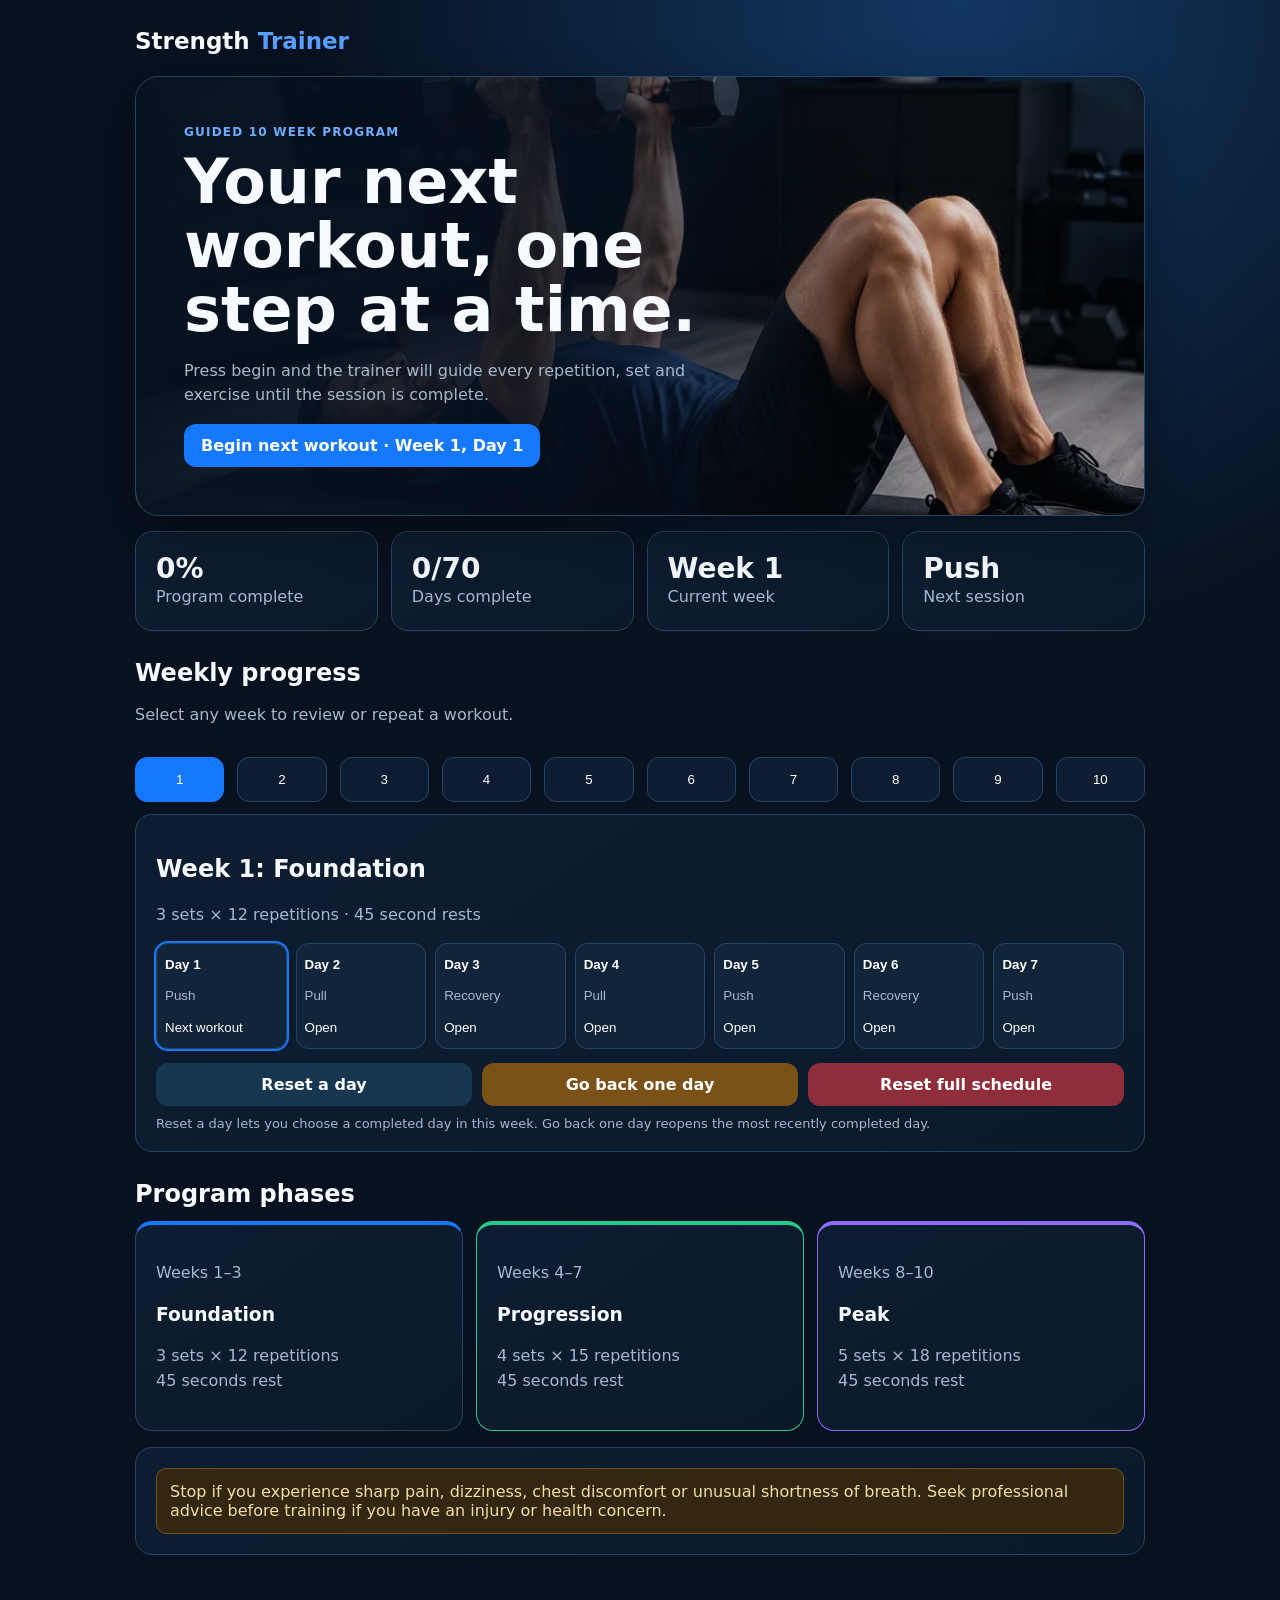
==== commit 21c83a49: "Add files via upload" ====
--- a/index.html
+++ b/index.html
@@ -1,11 +1,11 @@
 <!doctype html><html lang="en-AU"><head><meta charset="utf-8"><meta name="viewport" content="width=device-width,initial-scale=1,viewport-fit=cover"><meta name="theme-color" content="#1677ff"><link rel="manifest" href="manifest.json"><link rel="apple-touch-icon" href="icon-192.png"><title>Strength Trainer</title><style>
-:root{--bg:#07111f;--panel:#0d1d31;--panel2:#122a45;--line:#254562;--muted:#a5b9ce;--blue:#1677ff;--green:#25c98b;--purple:#8b6cff;--orange:#ff9533}*{box-sizing:border-box}body{margin:0;color:#f6f9fd;background:radial-gradient(circle at 75% 0,#123762 0,#07111f 35%);font-family:Inter,system-ui,-apple-system,Segoe UI,sans-serif;min-height:100vh}.wrap{max-width:1050px;margin:auto;padding:20px 20px 70px}.header{display:flex;justify-content:space-between;align-items:center;padding:8px 0 22px}.brand{font-size:23px;font-weight:850}.brand span{color:#58a0ff}.header button,.btn{border:0;border-radius:12px;background:#173652;color:white;padding:12px 17px;font:inherit;font-weight:750;cursor:pointer}.btn.primary{background:var(--blue)}.btn.green{background:var(--green);color:#042218}.view{display:none}.view.active{display:block}.hero{position:relative;min-height:390px;border:1px solid var(--line);border-radius:24px;overflow:hidden;background:url('images/floor-press.webp') center/cover;box-shadow:0 18px 50px #0005}.hero:after{content:'';position:absolute;inset:0;background:linear-gradient(90deg,#06111ff4 0,#06111fce 43%,#06111f1c 80%)}.heroText{position:relative;z-index:1;padding:48px;max-width:620px}.eyebrow{color:#70adff;font-weight:800;letter-spacing:.1em;font-size:12px}.hero h1{font-size:clamp(36px,7vw,62px);line-height:1.03;margin:11px 0 17px}.muted,p{color:var(--muted);line-height:1.55}.stats,.weeks,.phases{display:grid;gap:13px}.stats{grid-template-columns:repeat(4,1fr);margin:15px 0}.card{background:linear-gradient(145deg,var(--panel),#0a192a);border:1px solid var(--line);border-radius:17px;padding:20px}.stat b{font-size:28px;display:block}.sectionHead{display:flex;justify-content:space-between;align-items:end;margin:28px 0 13px}.sectionHead h2{margin:0}.weeks{grid-template-columns:repeat(10,1fr)}.weekBtn{background:var(--panel);color:white;border:1px solid var(--line);border-radius:12px;padding:14px 5px;cursor:pointer}.weekBtn.active{background:var(--blue);border-color:var(--blue)}.weekBtn.done{box-shadow:inset 0 -4px var(--green)}.weekPanel{margin-top:12px}.days{display:grid;grid-template-columns:repeat(7,1fr);gap:9px}.day{background:#10243a;color:white;border:1px solid var(--line);border-radius:12px;padding:13px 8px;min-height:93px;cursor:pointer;text-align:left}.day.done{border-color:var(--green);background:#0c312a}.day.next{outline:2px solid var(--blue)}.phases{grid-template-columns:repeat(3,1fr)}.phase{border-top:4px solid var(--blue)}.phase:nth-child(2){border-color:var(--green)}.phase:nth-child(3){border-color:var(--purple)}.progressbar{height:10px;border-radius:10px;background:#06101c;overflow:hidden}.progressbar i{height:100%;display:block;background:linear-gradient(90deg,var(--blue),var(--green))}.screen{max-width:790px;margin:auto}.workTop{display:flex;justify-content:space-between;align-items:center;margin-bottom:12px}.visual{position:relative;border-radius:22px;overflow:hidden;border:1px solid var(--line);background:#0c1a2c}.visual img{width:100%;height:min(50vh,430px);object-fit:cover;display:block}.visualLabel{position:absolute;left:16px;bottom:16px;background:#06111fd9;border:1px solid #ffffff2b;border-radius:12px;padding:10px 13px}.stepCard{text-align:center;margin-top:13px}.rep{font-size:clamp(70px,18vw,130px);font-weight:900;line-height:1;color:white;margin:10px}.repLabel{color:#6eafff;font-weight:800;text-transform:uppercase;letter-spacing:.12em}.action{width:100%;padding:18px;font-size:20px;margin-top:13px}.subactions{display:flex;justify-content:space-between;gap:10px;margin-top:10px}.subactions button{flex:1}.dots{display:flex;gap:5px;justify-content:center;flex-wrap:wrap;margin:16px 0}.dot{width:9px;height:9px;border-radius:50%;background:#34506b}.dot.done{background:var(--green)}.dot.now{background:var(--blue);transform:scale(1.5)}.rest{font-size:clamp(70px,18vw,125px);font-weight:900;margin:20px;text-align:center}.complete{text-align:center;padding:45px 20px}.completeMark{font-size:75px}.exercisePreview{display:grid;grid-template-columns:110px 1fr;gap:14px;align-items:center;margin-top:10px}.exercisePreview img{width:110px;height:78px;object-fit:cover;border-radius:10px}.notice{background:#332711;border:1px solid #74531a;color:#f5dda6;padding:13px;border-radius:10px}.restOverlay{position:fixed;inset:0;background:#020812d9;backdrop-filter:blur(7px);z-index:50;display:grid;place-items:center;padding:20px}.restOverlayBox{width:min(420px,100%);background:linear-gradient(145deg,#102a47,#091827);border:1px solid #31577a;border-radius:23px;padding:30px;text-align:center;box-shadow:0 25px 80px #000a}.restOverlay .rest{margin:14px 0}.restOverlay .btn{width:100%;margin-top:10px} @media(max-width:760px){.wrap{padding:12px 12px 55px}.header{padding-bottom:12px}.hero{min-height:520px;background-position:62% center}.heroText{padding:30px 24px}.stats{grid-template-columns:repeat(2,1fr)}.weeks{grid-template-columns:repeat(5,1fr)}.days{grid-template-columns:repeat(2,1fr)}.phases{grid-template-columns:1fr}.visual img{height:38vh;min-height:270px}.exercisePreview{grid-template-columns:90px 1fr}.exercisePreview img{width:90px}.workTop h2{font-size:18px}.hideMobile{display:none}}
+:root{--bg:#07111f;--panel:#0d1d31;--panel2:#122a45;--line:#254562;--muted:#a5b9ce;--blue:#1677ff;--green:#25c98b;--purple:#8b6cff;--orange:#ff9533}*{box-sizing:border-box}body{margin:0;color:#f6f9fd;background:radial-gradient(circle at 75% 0,#123762 0,#07111f 35%);font-family:Inter,system-ui,-apple-system,Segoe UI,sans-serif;min-height:100vh}.wrap{max-width:1050px;margin:auto;padding:20px 20px 70px}.header{display:flex;justify-content:space-between;align-items:center;padding:8px 0 22px}.brand{font-size:23px;font-weight:850}.brand span{color:#58a0ff}.header button,.btn{border:0;border-radius:12px;background:#173652;color:white;padding:12px 17px;font:inherit;font-weight:750;cursor:pointer}.btn.primary{background:var(--blue)}.btn.green{background:var(--green);color:#042218}.view{display:none}.view.active{display:block}.hero{position:relative;min-height:390px;border:1px solid var(--line);border-radius:24px;overflow:hidden;background:url('images/floor-press.webp') center/cover;box-shadow:0 18px 50px #0005}.hero:after{content:'';position:absolute;inset:0;background:linear-gradient(90deg,#06111ff4 0,#06111fce 43%,#06111f1c 80%)}.heroText{position:relative;z-index:1;padding:48px;max-width:620px}.eyebrow{color:#70adff;font-weight:800;letter-spacing:.1em;font-size:12px}.hero h1{font-size:clamp(36px,7vw,62px);line-height:1.03;margin:11px 0 17px}.muted,p{color:var(--muted);line-height:1.55}.stats,.weeks,.phases{display:grid;gap:13px}.stats{grid-template-columns:repeat(4,1fr);margin:15px 0}.card{background:linear-gradient(145deg,var(--panel),#0a192a);border:1px solid var(--line);border-radius:17px;padding:20px}.stat b{font-size:28px;display:block}.sectionHead{display:flex;justify-content:space-between;align-items:end;margin:28px 0 13px}.sectionHead h2{margin:0}.weeks{grid-template-columns:repeat(10,1fr)}.weekBtn{background:var(--panel);color:white;border:1px solid var(--line);border-radius:12px;padding:14px 5px;cursor:pointer}.weekBtn.active{background:var(--blue);border-color:var(--blue)}.weekBtn.done{box-shadow:inset 0 -4px var(--green)}.weekPanel{margin-top:12px}.days{display:grid;grid-template-columns:repeat(7,1fr);gap:9px}.day{background:#10243a;color:white;border:1px solid var(--line);border-radius:12px;padding:13px 8px;min-height:93px;cursor:pointer;text-align:left}.day.done{border-color:var(--green);background:#0c312a}.day.next{outline:2px solid var(--blue)}.phases{grid-template-columns:repeat(3,1fr)}.phase{border-top:4px solid var(--blue)}.phase:nth-child(2){border-color:var(--green)}.phase:nth-child(3){border-color:var(--purple)}.progressbar{height:10px;border-radius:10px;background:#06101c;overflow:hidden}.progressbar i{height:100%;display:block;background:linear-gradient(90deg,var(--blue),var(--green))}.screen{max-width:790px;margin:auto}.workTop{display:flex;justify-content:space-between;align-items:center;margin-bottom:12px}.visual{position:relative;border-radius:22px;overflow:hidden;border:1px solid var(--line);background:#0c1a2c}.visual img{width:100%;height:min(50vh,430px);object-fit:cover;display:block}.visualLabel{position:absolute;left:16px;bottom:16px;background:#06111fd9;border:1px solid #ffffff2b;border-radius:12px;padding:10px 13px}.stepCard{text-align:center;margin-top:13px}.rep{font-size:clamp(70px,18vw,130px);font-weight:900;line-height:1;color:white;margin:10px}.repLabel{color:#6eafff;font-weight:800;text-transform:uppercase;letter-spacing:.12em}.action{width:100%;padding:18px;font-size:20px;margin-top:13px}.subactions{display:flex;justify-content:space-between;gap:10px;margin-top:10px}.subactions button{flex:1}.dots{display:flex;gap:5px;justify-content:center;flex-wrap:wrap;margin:16px 0}.dot{width:9px;height:9px;border-radius:50%;background:#34506b}.dot.done{background:var(--green)}.dot.now{background:var(--blue);transform:scale(1.5)}.rest{font-size:clamp(70px,18vw,125px);font-weight:900;margin:20px;text-align:center}.complete{text-align:center;padding:45px 20px}.completeMark{font-size:75px}.exercisePreview{display:grid;grid-template-columns:110px 1fr;gap:14px;align-items:center;margin-top:10px}.exercisePreview img{width:110px;height:78px;object-fit:cover;border-radius:10px}.notice{background:#332711;border:1px solid #74531a;color:#f5dda6;padding:13px;border-radius:10px}.scheduleActions{display:grid;grid-template-columns:repeat(3,1fr);gap:10px;margin-top:14px}.btn.warn{background:#7a5218}.btn.danger{background:#8f2d3a}.confirmText{font-size:13px;color:var(--muted);margin-top:10px}@media(max-width:650px){.scheduleActions{grid-template-columns:1fr}}.restOverlay{position:fixed;inset:0;background:#020812d9;backdrop-filter:blur(7px);z-index:50;display:grid;place-items:center;padding:20px}.restOverlayBox{width:min(420px,100%);background:linear-gradient(145deg,#102a47,#091827);border:1px solid #31577a;border-radius:23px;padding:30px;text-align:center;box-shadow:0 25px 80px #000a}.restOverlay .rest{margin:14px 0}.restOverlay .btn{width:100%;margin-top:10px} @media(max-width:760px){.wrap{padding:12px 12px 55px}.header{padding-bottom:12px}.hero{min-height:520px;background-position:62% center}.heroText{padding:30px 24px}.stats{grid-template-columns:repeat(2,1fr)}.weeks{grid-template-columns:repeat(5,1fr)}.days{grid-template-columns:repeat(2,1fr)}.phases{grid-template-columns:1fr}.visual img{height:38vh;min-height:270px}.exercisePreview{grid-template-columns:90px 1fr}.exercisePreview img{width:90px}.workTop h2{font-size:18px}.hideMobile{display:none}}
 </style></head><body><div class="wrap"><header class="header"><div class="brand">Strength <span>Trainer</span></div><button id="homeBtn" onclick="returnHome()" style="display:none">Exit workout</button></header><main><section id="home" class="view active"></section><section id="runner" class="view"><div class="screen" id="run"></div></section></main></div><script>
 const E={push:[{id:'floor-press',n:'Dumbbell Floor Press',g:'Chest and triceps',how:'Lie on your back with knees bent. Press both dumbbells above your chest, then lower until your upper arms gently touch the floor.'},{id:'shoulder-press',n:'Standing Shoulder Press',g:'Shoulders and triceps',how:'Brace your core and press both dumbbells overhead. Lower under control without leaning backwards.'},{id:'chest-fly',n:'Dumbbell Chest Fly',g:'Chest',how:'Lie on your back with soft elbows. Open your arms slowly, then bring the dumbbells together above your chest.'},{id:'lateral-raise',n:'Lateral Raise',g:'Side shoulders',how:'Stand tall and raise the dumbbells out to the sides until near shoulder height. Lower slowly.'},{id:'triceps-extension',n:'Overhead Triceps Extension',g:'Triceps',how:'Hold one dumbbell overhead. Lower it behind your head by bending your elbows, then straighten your arms.'},{id:'wall-pushup',n:'Incline Wall Push Up',g:'Chest, shoulders and triceps',how:'Place your hands on a wall and keep a straight body line. Lower your chest towards the wall, then press away.'}],pull:[{id:'one-arm-row',n:'One Arm Dumbbell Row',g:'Back and biceps',how:'Support one hand on a sturdy chair. Pull the dumbbell towards your hip, pause, then lower slowly.'},{id:'pullover',n:'Dumbbell Pullover',g:'Chest, back and core',how:'Lie on your back. Lower one dumbbell behind your head within a comfortable range, then return above your chest.'},{id:'reverse-fly',n:'Reverse Fly',g:'Rear shoulders and upper back',how:'Hinge at your hips with a neutral back. Open your arms out wide, then lower slowly.'},{id:'biceps-curl',n:'Dumbbell Biceps Curl',g:'Biceps',how:'Keep your elbows close to your sides. Curl the dumbbells towards your shoulders and lower fully.'},{id:'hammer-curl',n:'Hammer Curl',g:'Biceps and forearms',how:'Keep your palms facing inward. Curl the dumbbells while keeping your elbows still.'},{id:'rear-delt-row',n:'Rear Delt Row',g:'Rear shoulders and upper back',how:'Hinge forward and pull your elbows out wide. Pause briefly, then lower with control.'}]};
-const PH=[{n:'Foundation',range:'Weeks 1–3',sets:3,reps:12,rest:45},{n:'Progression',range:'Weeks 4–7',sets:4,reps:15,rest:45},{n:'Peak',range:'Weeks 8–10',sets:5,reps:18,rest:45}];let S=JSON.parse(localStorage.getItem('strengthGuidedV7')||'{"days":{},"work":null,"week":1}');let timer=null;const save=()=>localStorage.setItem('strengthGuidedV7',JSON.stringify(S));const ph=w=>w<=3?PH[0]:w<=7?PH[1]:PH[2];const type=d=>d===3||d===6?'Recovery':d%2?'Push':'Pull';const dk=(w,d)=>`${w}-${d}`;function isDone(w,d){return !!S.days[dk(w,d)]}function next(){for(let w=1;w<=10;w++)for(let d=1;d<=7;d++)if(!isDone(w,d))return [w,d];return null}function totals(){let d=Object.values(S.days).filter(Boolean).length;return [d,Math.round(d/70*100)]}
-function renderHome(){let [days,pc]=totals(),n=next(),sel=S.week||1,p=ph(sel);homeView.innerHTML=`<div class="hero"><div class="heroText"><div class="eyebrow">GUIDED 10 WEEK PROGRAM</div><h1>Your next workout, one step at a time.</h1><p>Press begin and the trainer will guide every repetition, set and exercise until the session is complete.</p><button class="btn primary" onclick="${n?`begin(${n[0]},${n[1]})`:`alert('Program complete')`}">${n?`Begin next workout · Week ${n[0]}, Day ${n[1]}`:'Program complete'}</button></div></div><div class="stats"><div class="card stat"><b>${pc}%</b><span class="muted">Program complete</span></div><div class="card stat"><b>${days}/70</b><span class="muted">Days complete</span></div><div class="card stat"><b>${n?'Week '+n[0]:'10'}</b><span class="muted">Current week</span></div><div class="card stat"><b>${n?type(n[1]):'Done'}</b><span class="muted">Next session</span></div></div><div class="sectionHead"><div><h2>Weekly progress</h2><p>Select any week to review or repeat a workout.</p></div></div><div class="weeks">${Array.from({length:10},(_,i)=>{let w=i+1,done=Array.from({length:7},(_,j)=>isDone(w,j+1)).every(Boolean);return `<button class="weekBtn ${w===sel?'active':''} ${done?'done':''}" onclick="S.week=${w};save();renderHome()">${w}</button>`}).join('')}</div><div class="card weekPanel"><h2>Week ${sel}: ${p.n}</h2><p>${p.sets} sets × ${p.reps} repetitions · ${p.rest} second rests</p><div class="days">${Array.from({length:7},(_,i)=>{let d=i+1,t=type(d),isn=n&&n[0]===sel&&n[1]===d;return `<button class="day ${isDone(sel,d)?'done':''} ${isn?'next':''}" onclick="begin(${sel},${d})"><b>Day ${d}</b><p>${t}</p><span>${isDone(sel,d)?'✓ Complete':isn?'Next workout':'Open'}</span></button>`}).join('')}</div></div><div class="sectionHead"><h2>Program phases</h2></div><div class="phases">${PH.map(x=>`<div class="card phase"><p>${x.range}</p><h3>${x.n}</h3><p>${x.sets} sets × ${x.reps} repetitions<br>${x.rest} seconds rest</p></div>`).join('')}</div><div class="card" style="margin-top:16px"><div class="notice">Stop if you experience sharp pain, dizziness, chest discomfort or unusual shortness of breath. Seek professional advice before training if you have an injury or health concern.</div></div>`}
-function begin(w,d){clearInterval(timer);let t=type(d);if(t==='Recovery'){S.work={w,d,stage:'recovery'};save()}else{S.work={w,d,stage:'exercise',ex:0,set:1,rep:1};save()}showRunner()}const homeView=document.getElementById('home'),runnerView=document.getElementById('runner'),runView=document.getElementById('run'),homeButton=document.getElementById('homeBtn');function showRunner(){homeView.classList.remove('active');runnerView.classList.add('active');homeButton.style.display='block';draw()}function returnHome(){clearInterval(timer);let overlay=document.getElementById('restOverlay');if(overlay)overlay.remove();runnerView.classList.remove('active');homeView.classList.add('active');homeButton.style.display='none';renderHome()}
+const PH=[{n:'Foundation',range:'Weeks 1–3',sets:3,reps:12,rest:45},{n:'Progression',range:'Weeks 4–7',sets:4,reps:15,rest:45},{n:'Peak',range:'Weeks 8–10',sets:5,reps:18,rest:45}];let S=JSON.parse(localStorage.getItem('strengthGuidedV8')||'{"days":{},"work":null,"week":1}');let timer=null;const save=()=>localStorage.setItem('strengthGuidedV8',JSON.stringify(S));const ph=w=>w<=3?PH[0]:w<=7?PH[1]:PH[2];const type=d=>d===3||d===6?'Recovery':d%2?'Push':'Pull';const dk=(w,d)=>`${w}-${d}`;function isDone(w,d){return !!S.days[dk(w,d)]}function next(){for(let w=1;w<=10;w++)for(let d=1;d<=7;d++)if(!isDone(w,d))return [w,d];return null}function totals(){let d=Object.values(S.days).filter(Boolean).length;return [d,Math.round(d/70*100)]}
+function renderHome(){let [days,pc]=totals(),n=next(),sel=S.week||1,p=ph(sel);homeView.innerHTML=`<div class="hero"><div class="heroText"><div class="eyebrow">GUIDED 10 WEEK PROGRAM</div><h1>Your next workout, one step at a time.</h1><p>Press begin and the trainer will guide every repetition, set and exercise until the session is complete.</p><button class="btn primary" onclick="${n?`begin(${n[0]},${n[1]})`:`alert('Program complete')`}">${n?`Begin next workout · Week ${n[0]}, Day ${n[1]}`:'Program complete'}</button></div></div><div class="stats"><div class="card stat"><b>${pc}%</b><span class="muted">Program complete</span></div><div class="card stat"><b>${days}/70</b><span class="muted">Days complete</span></div><div class="card stat"><b>${n?'Week '+n[0]:'10'}</b><span class="muted">Current week</span></div><div class="card stat"><b>${n?type(n[1]):'Done'}</b><span class="muted">Next session</span></div></div><div class="sectionHead"><div><h2>Weekly progress</h2><p>Select any week to review or repeat a workout.</p></div></div><div class="weeks">${Array.from({length:10},(_,i)=>{let w=i+1,done=Array.from({length:7},(_,j)=>isDone(w,j+1)).every(Boolean);return `<button class="weekBtn ${w===sel?'active':''} ${done?'done':''}" onclick="S.week=${w};save();renderHome()">${w}</button>`}).join('')}</div><div class="card weekPanel"><h2>Week ${sel}: ${p.n}</h2><p>${p.sets} sets × ${p.reps} repetitions · ${p.rest} second rests</p><div class="days">${Array.from({length:7},(_,i)=>{let d=i+1,t=type(d),isn=n&&n[0]===sel&&n[1]===d;return `<button class="day ${isDone(sel,d)?'done':''} ${isn?'next':''}" onclick="begin(${sel},${d})"><b>Day ${d}</b><p>${t}</p><span>${isDone(sel,d)?'✓ Complete':isn?'Next workout':'Open'}</span></button>`}).join('')}</div><div class="scheduleActions"><button class="btn" onclick="resetDayPrompt(${sel})">Reset a day</button><button class="btn warn" onclick="goBackDay()">Go back one day</button><button class="btn danger" onclick="resetSchedule()">Reset full schedule</button></div><div class="confirmText">Reset a day lets you choose a completed day in this week. Go back one day reopens the most recently completed day.</div></div><div class="sectionHead"><h2>Program phases</h2></div><div class="phases">${PH.map(x=>`<div class="card phase"><p>${x.range}</p><h3>${x.n}</h3><p>${x.sets} sets × ${x.reps} repetitions<br>${x.rest} seconds rest</p></div>`).join('')}</div><div class="card" style="margin-top:16px"><div class="notice">Stop if you experience sharp pain, dizziness, chest discomfort or unusual shortness of breath. Seek professional advice before training if you have an injury or health concern.</div></div>`}
+function resetDayPrompt(w){let completed=[];for(let d=1;d<=7;d++)if(isDone(w,d))completed.push(d);if(!completed.length){alert('There are no completed days to reset in Week '+w+'.');return}let answer=prompt('Enter the completed day to reset in Week '+w+': '+completed.join(', '));if(answer===null)return;let d=Number(answer);if(!completed.includes(d)){alert('Please enter one of these completed days: '+completed.join(', '));return}if(confirm('Reset Week '+w+', Day '+d+'?')){delete S.days[dk(w,d)];S.work=null;save();renderHome()}}function goBackDay(){let last=null;for(let w=1;w<=10;w++)for(let d=1;d<=7;d++)if(isDone(w,d))last=[w,d];if(!last){alert('No completed day is available to reopen.');return}if(confirm('Reopen Week '+last[0]+', Day '+last[1]+'?')){delete S.days[dk(last[0],last[1])];S.week=last[0];S.work=null;save();renderHome()}}function resetSchedule(){if(confirm('Reset the complete 10 week schedule? All completed days and the current workout will be removed.')){if(confirm('This cannot be undone. Reset everything?')){S={days:{},work:null,week:1};save();renderHome()}}}function begin(w,d){clearInterval(timer);let t=type(d);if(t==='Recovery'){S.work={w,d,stage:'recovery'};save()}else{S.work={w,d,stage:'exercise',ex:0,set:1,rep:1};save()}showRunner()}const homeView=document.getElementById('home'),runnerView=document.getElementById('runner'),runView=document.getElementById('run'),homeButton=document.getElementById('homeBtn');function showRunner(){homeView.classList.remove('active');runnerView.classList.add('active');homeButton.style.display='block';draw()}function returnHome(){clearInterval(timer);let overlay=document.getElementById('restOverlay');if(overlay)overlay.remove();runnerView.classList.remove('active');homeView.classList.add('active');homeButton.style.display='none';renderHome()}
 function draw(){let q=S.work,w=q.w,d=q.d,p=ph(w),t=type(d),arr=t==='Push'?E.push:E.pull;if(q.stage==='recovery'){runView.innerHTML=`<div class="complete"><div class="completeMark">☀</div><h1>Recovery day</h1><p>Take an easy walk and complete gentle shoulder mobility. Prioritise hydration and sleep.</p><button class="btn green action" onclick="finishDay()">Mark recovery complete</button></div>`;return}if(q.stage==='rest')return drawRest();if(q.stage==='complete'){runView.innerHTML=`<div class="complete"><div class="completeMark">✓</div><h1>Workout complete</h1><p>Week ${w}, Day ${d} is complete. Great work following every repetition and set.</p><button class="btn green action" onclick="finishDay()">Save and return to overview</button></div>`;return}let e=arr[q.ex],total=arr.length*p.sets,done=(q.ex*p.sets)+(q.set-1),pct=Math.round(done/total*100);runView.innerHTML=`<div class="workTop"><div><span class="eyebrow">WEEK ${w} · DAY ${d} · ${t.toUpperCase()}</span><h2>${e.n}</h2></div><b>${q.ex+1}/${arr.length}</b></div><div class="progressbar"><i style="width:${pct}%"></i></div><div class="dots">${arr.map((_,i)=>`<i class="dot ${i<q.ex?'done':i===q.ex?'now':''}"></i>`).join('')}</div><div class="visual"><img src="images/${e.id}.webp" alt="Demonstration of ${e.n}"><div class="visualLabel"><b>${e.g}</b></div></div><div class="card stepCard"><div class="repLabel">Set ${q.set} of ${p.sets}</div><div class="rep">${p.reps}</div><p class="repLabel">repetitions</p><p>${e.how}</p><button class="btn primary action" onclick="doneSet()">Done · complete set</button><div class="subactions"><button class="btn" onclick="backStep()">Previous</button><button class="btn" onclick="skipExercise()">Skip exercise</button></div></div>`}
 function doneSet(){let q=S.work,p=ph(q.w),arr=type(q.d)==='Push'?E.push:E.pull;if(q.set<p.sets){q.stage='rest';q.remaining=p.rest;q.nextSet=q.set+1}else if(q.ex<arr.length-1){q.stage='rest';q.remaining=p.rest;q.nextExercise=q.ex+1}else q.stage='complete';save();draw()}function backStep(){let q=S.work,p=ph(q.w);if(q.set>1){q.set--}else if(q.ex>0){q.ex--;q.set=p.sets}save();draw()}function skipExercise(){let q=S.work,arr=type(q.d)==='Push'?E.push:E.pull;if(q.ex<arr.length-1){q.ex++;q.set=1;q.rep=1}else q.stage='complete';save();draw()}
-function drawRest(){clearInterval(timer);let q=S.work;q.stage='exercise';draw();q.stage='rest';save();document.body.insertAdjacentHTML('beforeend',`<div class="restOverlay" id="restOverlay"><div class="restOverlayBox"><div class="eyebrow">REST BETWEEN SETS</div><div class="rest" id="count">${q.remaining}</div><p>The current exercise stays visible behind the timer. The next set will open automatically.</p><button class="btn primary" onclick="endRest()">Skip rest</button></div></div>`);timer=setInterval(()=>{q.remaining--;save();let c=document.getElementById('count');if(c)c.textContent=q.remaining;if(q.remaining<=0){clearInterval(timer);endRest()}},1000)}function endRest(){clearInterval(timer);let overlay=document.getElementById('restOverlay');if(overlay)overlay.remove();let q=S.work;q.stage='exercise';if(q.nextExercise!==undefined){q.ex=q.nextExercise;q.set=1;q.rep=1;delete q.nextExercise}else{q.set=q.nextSet;q.rep=1;delete q.nextSet}delete q.remaining;save();draw()}function finishDay(){let q=S.work;S.days[dk(q.w,q.d)]=true;S.week=q.w;S.work=null;save();returnHome()}renderHome();if(S.work)showRunner();if('serviceWorker'in navigator)addEventListener('load',()=>navigator.serviceWorker.register('./sw.js'));
+let audioContext=null;function playCountdownTone(second){try{audioContext=audioContext||new (window.AudioContext||window.webkitAudioContext)();let now=audioContext.currentTime,osc=audioContext.createOscillator(),gain=audioContext.createGain();osc.type='square';osc.frequency.setValueAtTime(second===1?1100:820,now);gain.gain.setValueAtTime(0.0001,now);gain.gain.exponentialRampToValueAtTime(0.22,now+0.01);gain.gain.exponentialRampToValueAtTime(0.0001,now+0.16);osc.connect(gain);gain.connect(audioContext.destination);osc.start(now);osc.stop(now+0.18)}catch(e){}}function drawRest(){clearInterval(timer);let q=S.work;q.stage='exercise';draw();q.stage='rest';save();document.body.insertAdjacentHTML('beforeend',`<div class="restOverlay" id="restOverlay"><div class="restOverlayBox"><div class="eyebrow">REST BETWEEN SETS</div><div class="rest" id="count">${q.remaining}</div><p>The current exercise stays visible behind the timer. The next set will open automatically.</p><button class="btn primary" onclick="endRest()">Skip rest</button></div></div>`);timer=setInterval(()=>{q.remaining--;save();let c=document.getElementById('count');if(c)c.textContent=q.remaining;if(q.remaining<=5&&q.remaining>=1)playCountdownTone(q.remaining);if(q.remaining<=0){clearInterval(timer);endRest()}},1000)}function endRest(){clearInterval(timer);let overlay=document.getElementById('restOverlay');if(overlay)overlay.remove();let q=S.work;q.stage='exercise';if(q.nextExercise!==undefined){q.ex=q.nextExercise;q.set=1;q.rep=1;delete q.nextExercise}else{q.set=q.nextSet;q.rep=1;delete q.nextSet}delete q.remaining;save();draw()}function finishDay(){let q=S.work;S.days[dk(q.w,q.d)]=true;S.week=q.w;S.work=null;save();returnHome()}renderHome();if(S.work)showRunner();if('serviceWorker'in navigator)addEventListener('load',()=>navigator.serviceWorker.register('./sw.js'));
 </script></body></html>
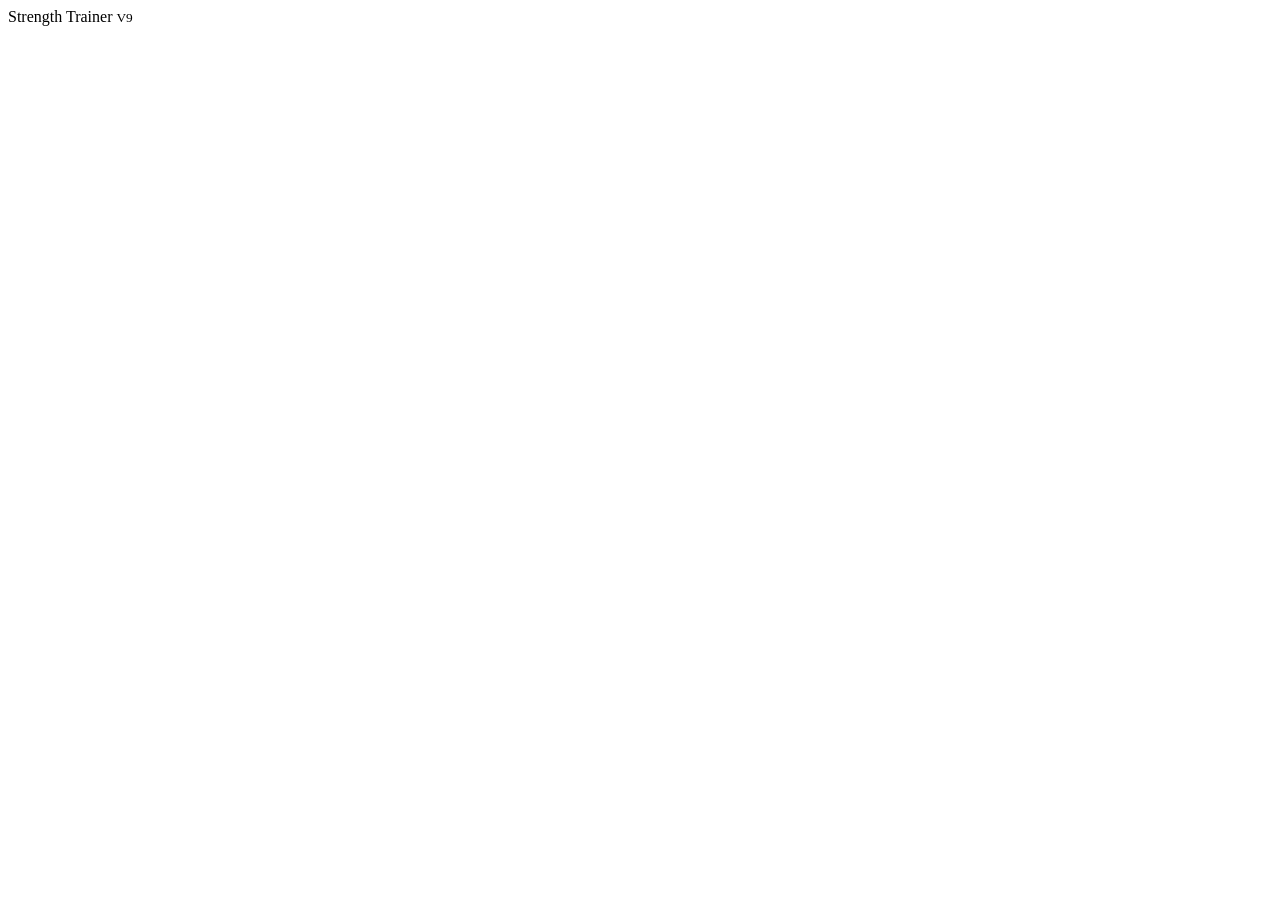
==== commit b2878926: "Promote V9.4 camera trainer to production root" ====
--- a/index.html
+++ b/index.html
@@ -1,11 +1,48 @@
-<!doctype html><html lang="en-AU"><head><meta charset="utf-8"><meta name="viewport" content="width=device-width,initial-scale=1,viewport-fit=cover"><meta name="theme-color" content="#1677ff"><link rel="manifest" href="manifest.json"><link rel="apple-touch-icon" href="icon-192.png"><title>Strength Trainer</title><style>
-:root{--bg:#07111f;--panel:#0d1d31;--panel2:#122a45;--line:#254562;--muted:#a5b9ce;--blue:#1677ff;--green:#25c98b;--purple:#8b6cff;--orange:#ff9533}*{box-sizing:border-box}body{margin:0;color:#f6f9fd;background:radial-gradient(circle at 75% 0,#123762 0,#07111f 35%);font-family:Inter,system-ui,-apple-system,Segoe UI,sans-serif;min-height:100vh}.wrap{max-width:1050px;margin:auto;padding:20px 20px 70px}.header{display:flex;justify-content:space-between;align-items:center;padding:8px 0 22px}.brand{font-size:23px;font-weight:850}.brand span{color:#58a0ff}.header button,.btn{border:0;border-radius:12px;background:#173652;color:white;padding:12px 17px;font:inherit;font-weight:750;cursor:pointer}.btn.primary{background:var(--blue)}.btn.green{background:var(--green);color:#042218}.view{display:none}.view.active{display:block}.hero{position:relative;min-height:390px;border:1px solid var(--line);border-radius:24px;overflow:hidden;background:url('images/floor-press.webp') center/cover;box-shadow:0 18px 50px #0005}.hero:after{content:'';position:absolute;inset:0;background:linear-gradient(90deg,#06111ff4 0,#06111fce 43%,#06111f1c 80%)}.heroText{position:relative;z-index:1;padding:48px;max-width:620px}.eyebrow{color:#70adff;font-weight:800;letter-spacing:.1em;font-size:12px}.hero h1{font-size:clamp(36px,7vw,62px);line-height:1.03;margin:11px 0 17px}.muted,p{color:var(--muted);line-height:1.55}.stats,.weeks,.phases{display:grid;gap:13px}.stats{grid-template-columns:repeat(4,1fr);margin:15px 0}.card{background:linear-gradient(145deg,var(--panel),#0a192a);border:1px solid var(--line);border-radius:17px;padding:20px}.stat b{font-size:28px;display:block}.sectionHead{display:flex;justify-content:space-between;align-items:end;margin:28px 0 13px}.sectionHead h2{margin:0}.weeks{grid-template-columns:repeat(10,1fr)}.weekBtn{background:var(--panel);color:white;border:1px solid var(--line);border-radius:12px;padding:14px 5px;cursor:pointer}.weekBtn.active{background:var(--blue);border-color:var(--blue)}.weekBtn.done{box-shadow:inset 0 -4px var(--green)}.weekPanel{margin-top:12px}.days{display:grid;grid-template-columns:repeat(7,1fr);gap:9px}.day{background:#10243a;color:white;border:1px solid var(--line);border-radius:12px;padding:13px 8px;min-height:93px;cursor:pointer;text-align:left}.day.done{border-color:var(--green);background:#0c312a}.day.next{outline:2px solid var(--blue)}.phases{grid-template-columns:repeat(3,1fr)}.phase{border-top:4px solid var(--blue)}.phase:nth-child(2){border-color:var(--green)}.phase:nth-child(3){border-color:var(--purple)}.progressbar{height:10px;border-radius:10px;background:#06101c;overflow:hidden}.progressbar i{height:100%;display:block;background:linear-gradient(90deg,var(--blue),var(--green))}.screen{max-width:790px;margin:auto}.workTop{display:flex;justify-content:space-between;align-items:center;margin-bottom:12px}.visual{position:relative;border-radius:22px;overflow:hidden;border:1px solid var(--line);background:#0c1a2c}.visual img{width:100%;height:min(50vh,430px);object-fit:cover;display:block}.visualLabel{position:absolute;left:16px;bottom:16px;background:#06111fd9;border:1px solid #ffffff2b;border-radius:12px;padding:10px 13px}.stepCard{text-align:center;margin-top:13px}.rep{font-size:clamp(70px,18vw,130px);font-weight:900;line-height:1;color:white;margin:10px}.repLabel{color:#6eafff;font-weight:800;text-transform:uppercase;letter-spacing:.12em}.action{width:100%;padding:18px;font-size:20px;margin-top:13px}.subactions{display:flex;justify-content:space-between;gap:10px;margin-top:10px}.subactions button{flex:1}.dots{display:flex;gap:5px;justify-content:center;flex-wrap:wrap;margin:16px 0}.dot{width:9px;height:9px;border-radius:50%;background:#34506b}.dot.done{background:var(--green)}.dot.now{background:var(--blue);transform:scale(1.5)}.rest{font-size:clamp(70px,18vw,125px);font-weight:900;margin:20px;text-align:center}.complete{text-align:center;padding:45px 20px}.completeMark{font-size:75px}.exercisePreview{display:grid;grid-template-columns:110px 1fr;gap:14px;align-items:center;margin-top:10px}.exercisePreview img{width:110px;height:78px;object-fit:cover;border-radius:10px}.notice{background:#332711;border:1px solid #74531a;color:#f5dda6;padding:13px;border-radius:10px}.scheduleActions{display:grid;grid-template-columns:repeat(3,1fr);gap:10px;margin-top:14px}.btn.warn{background:#7a5218}.btn.danger{background:#8f2d3a}.confirmText{font-size:13px;color:var(--muted);margin-top:10px}@media(max-width:650px){.scheduleActions{grid-template-columns:1fr}}.restOverlay{position:fixed;inset:0;background:#020812d9;backdrop-filter:blur(7px);z-index:50;display:grid;place-items:center;padding:20px}.restOverlayBox{width:min(420px,100%);background:linear-gradient(145deg,#102a47,#091827);border:1px solid #31577a;border-radius:23px;padding:30px;text-align:center;box-shadow:0 25px 80px #000a}.restOverlay .rest{margin:14px 0}.restOverlay .btn{width:100%;margin-top:10px} @media(max-width:760px){.wrap{padding:12px 12px 55px}.header{padding-bottom:12px}.hero{min-height:520px;background-position:62% center}.heroText{padding:30px 24px}.stats{grid-template-columns:repeat(2,1fr)}.weeks{grid-template-columns:repeat(5,1fr)}.days{grid-template-columns:repeat(2,1fr)}.phases{grid-template-columns:1fr}.visual img{height:38vh;min-height:270px}.exercisePreview{grid-template-columns:90px 1fr}.exercisePreview img{width:90px}.workTop h2{font-size:18px}.hideMobile{display:none}}
-</style></head><body><div class="wrap"><header class="header"><div class="brand">Strength <span>Trainer</span></div><button id="homeBtn" onclick="returnHome()" style="display:none">Exit workout</button></header><main><section id="home" class="view active"></section><section id="runner" class="view"><div class="screen" id="run"></div></section></main></div><script>
-const E={push:[{id:'floor-press',n:'Dumbbell Floor Press',g:'Chest and triceps',how:'Lie on your back with knees bent. Press both dumbbells above your chest, then lower until your upper arms gently touch the floor.'},{id:'shoulder-press',n:'Standing Shoulder Press',g:'Shoulders and triceps',how:'Brace your core and press both dumbbells overhead. Lower under control without leaning backwards.'},{id:'chest-fly',n:'Dumbbell Chest Fly',g:'Chest',how:'Lie on your back with soft elbows. Open your arms slowly, then bring the dumbbells together above your chest.'},{id:'lateral-raise',n:'Lateral Raise',g:'Side shoulders',how:'Stand tall and raise the dumbbells out to the sides until near shoulder height. Lower slowly.'},{id:'triceps-extension',n:'Overhead Triceps Extension',g:'Triceps',how:'Hold one dumbbell overhead. Lower it behind your head by bending your elbows, then straighten your arms.'},{id:'wall-pushup',n:'Incline Wall Push Up',g:'Chest, shoulders and triceps',how:'Place your hands on a wall and keep a straight body line. Lower your chest towards the wall, then press away.'}],pull:[{id:'one-arm-row',n:'One Arm Dumbbell Row',g:'Back and biceps',how:'Support one hand on a sturdy chair. Pull the dumbbell towards your hip, pause, then lower slowly.'},{id:'pullover',n:'Dumbbell Pullover',g:'Chest, back and core',how:'Lie on your back. Lower one dumbbell behind your head within a comfortable range, then return above your chest.'},{id:'reverse-fly',n:'Reverse Fly',g:'Rear shoulders and upper back',how:'Hinge at your hips with a neutral back. Open your arms out wide, then lower slowly.'},{id:'biceps-curl',n:'Dumbbell Biceps Curl',g:'Biceps',how:'Keep your elbows close to your sides. Curl the dumbbells towards your shoulders and lower fully.'},{id:'hammer-curl',n:'Hammer Curl',g:'Biceps and forearms',how:'Keep your palms facing inward. Curl the dumbbells while keeping your elbows still.'},{id:'rear-delt-row',n:'Rear Delt Row',g:'Rear shoulders and upper back',how:'Hinge forward and pull your elbows out wide. Pause briefly, then lower with control.'}]};
-const PH=[{n:'Foundation',range:'Weeks 1–3',sets:3,reps:12,rest:45},{n:'Progression',range:'Weeks 4–7',sets:4,reps:15,rest:45},{n:'Peak',range:'Weeks 8–10',sets:5,reps:18,rest:45}];let S=JSON.parse(localStorage.getItem('strengthGuidedV8')||'{"days":{},"work":null,"week":1}');let timer=null;const save=()=>localStorage.setItem('strengthGuidedV8',JSON.stringify(S));const ph=w=>w<=3?PH[0]:w<=7?PH[1]:PH[2];const type=d=>d===3||d===6?'Recovery':d%2?'Push':'Pull';const dk=(w,d)=>`${w}-${d}`;function isDone(w,d){return !!S.days[dk(w,d)]}function next(){for(let w=1;w<=10;w++)for(let d=1;d<=7;d++)if(!isDone(w,d))return [w,d];return null}function totals(){let d=Object.values(S.days).filter(Boolean).length;return [d,Math.round(d/70*100)]}
-function renderHome(){let [days,pc]=totals(),n=next(),sel=S.week||1,p=ph(sel);homeView.innerHTML=`<div class="hero"><div class="heroText"><div class="eyebrow">GUIDED 10 WEEK PROGRAM</div><h1>Your next workout, one step at a time.</h1><p>Press begin and the trainer will guide every repetition, set and exercise until the session is complete.</p><button class="btn primary" onclick="${n?`begin(${n[0]},${n[1]})`:`alert('Program complete')`}">${n?`Begin next workout · Week ${n[0]}, Day ${n[1]}`:'Program complete'}</button></div></div><div class="stats"><div class="card stat"><b>${pc}%</b><span class="muted">Program complete</span></div><div class="card stat"><b>${days}/70</b><span class="muted">Days complete</span></div><div class="card stat"><b>${n?'Week '+n[0]:'10'}</b><span class="muted">Current week</span></div><div class="card stat"><b>${n?type(n[1]):'Done'}</b><span class="muted">Next session</span></div></div><div class="sectionHead"><div><h2>Weekly progress</h2><p>Select any week to review or repeat a workout.</p></div></div><div class="weeks">${Array.from({length:10},(_,i)=>{let w=i+1,done=Array.from({length:7},(_,j)=>isDone(w,j+1)).every(Boolean);return `<button class="weekBtn ${w===sel?'active':''} ${done?'done':''}" onclick="S.week=${w};save();renderHome()">${w}</button>`}).join('')}</div><div class="card weekPanel"><h2>Week ${sel}: ${p.n}</h2><p>${p.sets} sets × ${p.reps} repetitions · ${p.rest} second rests</p><div class="days">${Array.from({length:7},(_,i)=>{let d=i+1,t=type(d),isn=n&&n[0]===sel&&n[1]===d;return `<button class="day ${isDone(sel,d)?'done':''} ${isn?'next':''}" onclick="begin(${sel},${d})"><b>Day ${d}</b><p>${t}</p><span>${isDone(sel,d)?'✓ Complete':isn?'Next workout':'Open'}</span></button>`}).join('')}</div><div class="scheduleActions"><button class="btn" onclick="resetDayPrompt(${sel})">Reset a day</button><button class="btn warn" onclick="goBackDay()">Go back one day</button><button class="btn danger" onclick="resetSchedule()">Reset full schedule</button></div><div class="confirmText">Reset a day lets you choose a completed day in this week. Go back one day reopens the most recently completed day.</div></div><div class="sectionHead"><h2>Program phases</h2></div><div class="phases">${PH.map(x=>`<div class="card phase"><p>${x.range}</p><h3>${x.n}</h3><p>${x.sets} sets × ${x.reps} repetitions<br>${x.rest} seconds rest</p></div>`).join('')}</div><div class="card" style="margin-top:16px"><div class="notice">Stop if you experience sharp pain, dizziness, chest discomfort or unusual shortness of breath. Seek professional advice before training if you have an injury or health concern.</div></div>`}
-function resetDayPrompt(w){let completed=[];for(let d=1;d<=7;d++)if(isDone(w,d))completed.push(d);if(!completed.length){alert('There are no completed days to reset in Week '+w+'.');return}let answer=prompt('Enter the completed day to reset in Week '+w+': '+completed.join(', '));if(answer===null)return;let d=Number(answer);if(!completed.includes(d)){alert('Please enter one of these completed days: '+completed.join(', '));return}if(confirm('Reset Week '+w+', Day '+d+'?')){delete S.days[dk(w,d)];S.work=null;save();renderHome()}}function goBackDay(){let last=null;for(let w=1;w<=10;w++)for(let d=1;d<=7;d++)if(isDone(w,d))last=[w,d];if(!last){alert('No completed day is available to reopen.');return}if(confirm('Reopen Week '+last[0]+', Day '+last[1]+'?')){delete S.days[dk(last[0],last[1])];S.week=last[0];S.work=null;save();renderHome()}}function resetSchedule(){if(confirm('Reset the complete 10 week schedule? All completed days and the current workout will be removed.')){if(confirm('This cannot be undone. Reset everything?')){S={days:{},work:null,week:1};save();renderHome()}}}function begin(w,d){clearInterval(timer);let t=type(d);if(t==='Recovery'){S.work={w,d,stage:'recovery'};save()}else{S.work={w,d,stage:'exercise',ex:0,set:1,rep:1};save()}showRunner()}const homeView=document.getElementById('home'),runnerView=document.getElementById('runner'),runView=document.getElementById('run'),homeButton=document.getElementById('homeBtn');function showRunner(){homeView.classList.remove('active');runnerView.classList.add('active');homeButton.style.display='block';draw()}function returnHome(){clearInterval(timer);let overlay=document.getElementById('restOverlay');if(overlay)overlay.remove();runnerView.classList.remove('active');homeView.classList.add('active');homeButton.style.display='none';renderHome()}
-function draw(){let q=S.work,w=q.w,d=q.d,p=ph(w),t=type(d),arr=t==='Push'?E.push:E.pull;if(q.stage==='recovery'){runView.innerHTML=`<div class="complete"><div class="completeMark">☀</div><h1>Recovery day</h1><p>Take an easy walk and complete gentle shoulder mobility. Prioritise hydration and sleep.</p><button class="btn green action" onclick="finishDay()">Mark recovery complete</button></div>`;return}if(q.stage==='rest')return drawRest();if(q.stage==='complete'){runView.innerHTML=`<div class="complete"><div class="completeMark">✓</div><h1>Workout complete</h1><p>Week ${w}, Day ${d} is complete. Great work following every repetition and set.</p><button class="btn green action" onclick="finishDay()">Save and return to overview</button></div>`;return}let e=arr[q.ex],total=arr.length*p.sets,done=(q.ex*p.sets)+(q.set-1),pct=Math.round(done/total*100);runView.innerHTML=`<div class="workTop"><div><span class="eyebrow">WEEK ${w} · DAY ${d} · ${t.toUpperCase()}</span><h2>${e.n}</h2></div><b>${q.ex+1}/${arr.length}</b></div><div class="progressbar"><i style="width:${pct}%"></i></div><div class="dots">${arr.map((_,i)=>`<i class="dot ${i<q.ex?'done':i===q.ex?'now':''}"></i>`).join('')}</div><div class="visual"><img src="images/${e.id}.webp" alt="Demonstration of ${e.n}"><div class="visualLabel"><b>${e.g}</b></div></div><div class="card stepCard"><div class="repLabel">Set ${q.set} of ${p.sets}</div><div class="rep">${p.reps}</div><p class="repLabel">repetitions</p><p>${e.how}</p><button class="btn primary action" onclick="doneSet()">Done · complete set</button><div class="subactions"><button class="btn" onclick="backStep()">Previous</button><button class="btn" onclick="skipExercise()">Skip exercise</button></div></div>`}
-function doneSet(){let q=S.work,p=ph(q.w),arr=type(q.d)==='Push'?E.push:E.pull;if(q.set<p.sets){q.stage='rest';q.remaining=p.rest;q.nextSet=q.set+1}else if(q.ex<arr.length-1){q.stage='rest';q.remaining=p.rest;q.nextExercise=q.ex+1}else q.stage='complete';save();draw()}function backStep(){let q=S.work,p=ph(q.w);if(q.set>1){q.set--}else if(q.ex>0){q.ex--;q.set=p.sets}save();draw()}function skipExercise(){let q=S.work,arr=type(q.d)==='Push'?E.push:E.pull;if(q.ex<arr.length-1){q.ex++;q.set=1;q.rep=1}else q.stage='complete';save();draw()}
-let audioContext=null;function playCountdownTone(second){try{audioContext=audioContext||new (window.AudioContext||window.webkitAudioContext)();let now=audioContext.currentTime,osc=audioContext.createOscillator(),gain=audioContext.createGain();osc.type='square';osc.frequency.setValueAtTime(second===1?1100:820,now);gain.gain.setValueAtTime(0.0001,now);gain.gain.exponentialRampToValueAtTime(0.22,now+0.01);gain.gain.exponentialRampToValueAtTime(0.0001,now+0.16);osc.connect(gain);gain.connect(audioContext.destination);osc.start(now);osc.stop(now+0.18)}catch(e){}}function drawRest(){clearInterval(timer);let q=S.work;q.stage='exercise';draw();q.stage='rest';save();document.body.insertAdjacentHTML('beforeend',`<div class="restOverlay" id="restOverlay"><div class="restOverlayBox"><div class="eyebrow">REST BETWEEN SETS</div><div class="rest" id="count">${q.remaining}</div><p>The current exercise stays visible behind the timer. The next set will open automatically.</p><button class="btn primary" onclick="endRest()">Skip rest</button></div></div>`);timer=setInterval(()=>{q.remaining--;save();let c=document.getElementById('count');if(c)c.textContent=q.remaining;if(q.remaining<=5&&q.remaining>=1)playCountdownTone(q.remaining);if(q.remaining<=0){clearInterval(timer);endRest()}},1000)}function endRest(){clearInterval(timer);let overlay=document.getElementById('restOverlay');if(overlay)overlay.remove();let q=S.work;q.stage='exercise';if(q.nextExercise!==undefined){q.ex=q.nextExercise;q.set=1;q.rep=1;delete q.nextExercise}else{q.set=q.nextSet;q.rep=1;delete q.nextSet}delete q.remaining;save();draw()}function finishDay(){let q=S.work;S.days[dk(q.w,q.d)]=true;S.week=q.w;S.work=null;save();returnHome()}renderHome();if(S.work)showRunner();if('serviceWorker'in navigator)addEventListener('load',()=>navigator.serviceWorker.register('./sw.js'));
-</script></body></html>+<!doctype html>
+<html lang="en-AU">
+<head>
+<meta charset="utf-8">
+<meta name="viewport" content="width=device-width,initial-scale=1,viewport-fit=cover">
+<meta name="theme-color" content="#1677ff">
+<title>Strength Trainer</title>
+<base href="/Strength-Trainer/v9-preview/">
+<link rel="manifest" href="/Strength-Trainer/manifest.json">
+<link rel="apple-touch-icon" href="/Strength-Trainer/icon-192.png">
+<link rel="stylesheet" href="style.css?v=9.5">
+<style>#cameraOverlay{display:none!important}</style>
+</head>
+<body>
+<div class="wrap">
+<header class="header"><div class="brand">Strength <span>Trainer</span> <small>V9</small></div><button id="homeBtn" onclick="returnHome()" style="display:none">Exit workout</button></header>
+<main><section id="home" class="view active"></section><section id="runner" class="view"><div class="screen" id="run"></div></section></main>
+</div>
+<script>
+// One-time production migration: preserve the user's existing V8 progress rather than beta test progress.
+try{
+  if(!localStorage.getItem('strengthV9ProductionMigrated')){
+    const v8=localStorage.getItem('strengthGuidedV8');
+    if(v8) localStorage.setItem('strengthGuidedV9Preview',v8);
+    localStorage.setItem('strengthV9ProductionMigrated','1');
+  }
+}catch(e){}
+</script>
+<script src="camera.js?v=9.5"></script>
+<script src="app.js?v=9.5"></script>
+<script>
+function productionise(){
+  document.querySelectorAll('.betaNotice').forEach(x=>x.remove());
+  document.querySelectorAll('.eyebrow').forEach(x=>{x.textContent=x.textContent.replace('GUIDED 10 WEEK PROGRAM · CAMERA BETA','GUIDED 10 WEEK PROGRAM · CAMERA REP COUNTER').replace('V9 CAMERA REP COUNTER','CAMERA REP COUNTER')});
+  document.querySelectorAll('.cameraBadge').forEach(x=>x.textContent='ON DEVICE');
+  document.querySelectorAll('.cameraPrivacy').forEach(x=>x.textContent='The camera feed stays on this device. Pose landmarks are processed in your browser; video is not recorded or uploaded by this app.');
+  document.querySelectorAll('.scheduleActions .danger').forEach(x=>x.textContent='Reset full schedule');
+  document.querySelectorAll('.confirmText').forEach(x=>x.textContent='Reset a day lets you choose a completed day in this week. Go back one day reopens the most recently completed day.');
+}
+const productionObserver=new MutationObserver(productionise);
+productionObserver.observe(document.body,{childList:true,subtree:true});
+productionise();
+resetDayPrompt=function(w){let completed=[];for(let d=1;d<=7;d++)if(isDone(w,d))completed.push(d);if(!completed.length){alert('There are no completed days to reset in Week '+w+'.');return}let answer=prompt('Enter the completed day to reset in Week '+w+': '+completed.join(', '));if(answer===null)return;let d=Number(answer);if(!completed.includes(d)){alert('Please enter one of these completed days: '+completed.join(', '));return}if(confirm('Reset Week '+w+', Day '+d+'?')){delete S.days[dk(w,d)];S.work=null;save();renderHome()}};
+resetSchedule=function(){if(confirm('Reset the complete 10 week schedule? All completed days and the current workout will be removed.')){if(confirm('This cannot be undone. Reset everything?')){S={days:{},work:null,week:1};save();renderHome()}}};
+if('serviceWorker' in navigator){addEventListener('load',()=>navigator.serviceWorker.register('/Strength-Trainer/sw.js',{scope:'/Strength-Trainer/'}));}
+</script>
+</body>
+</html>
